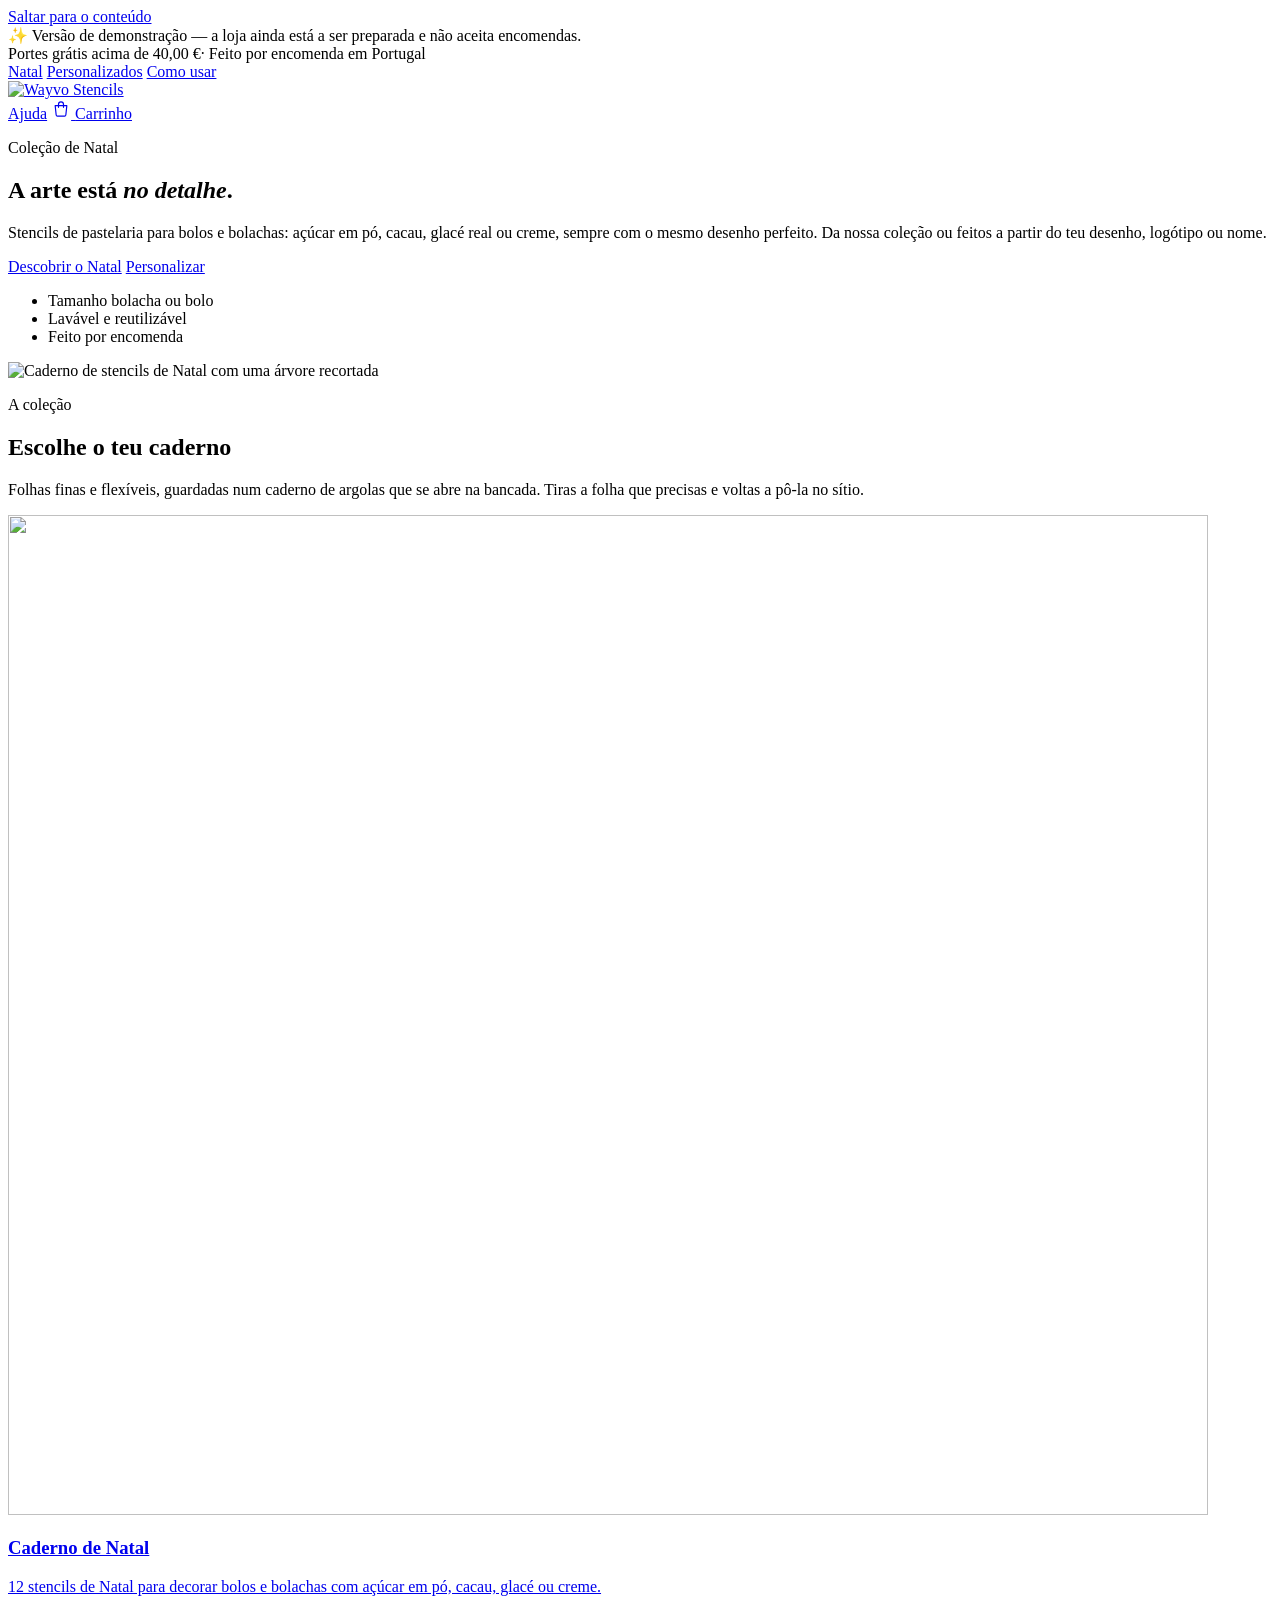
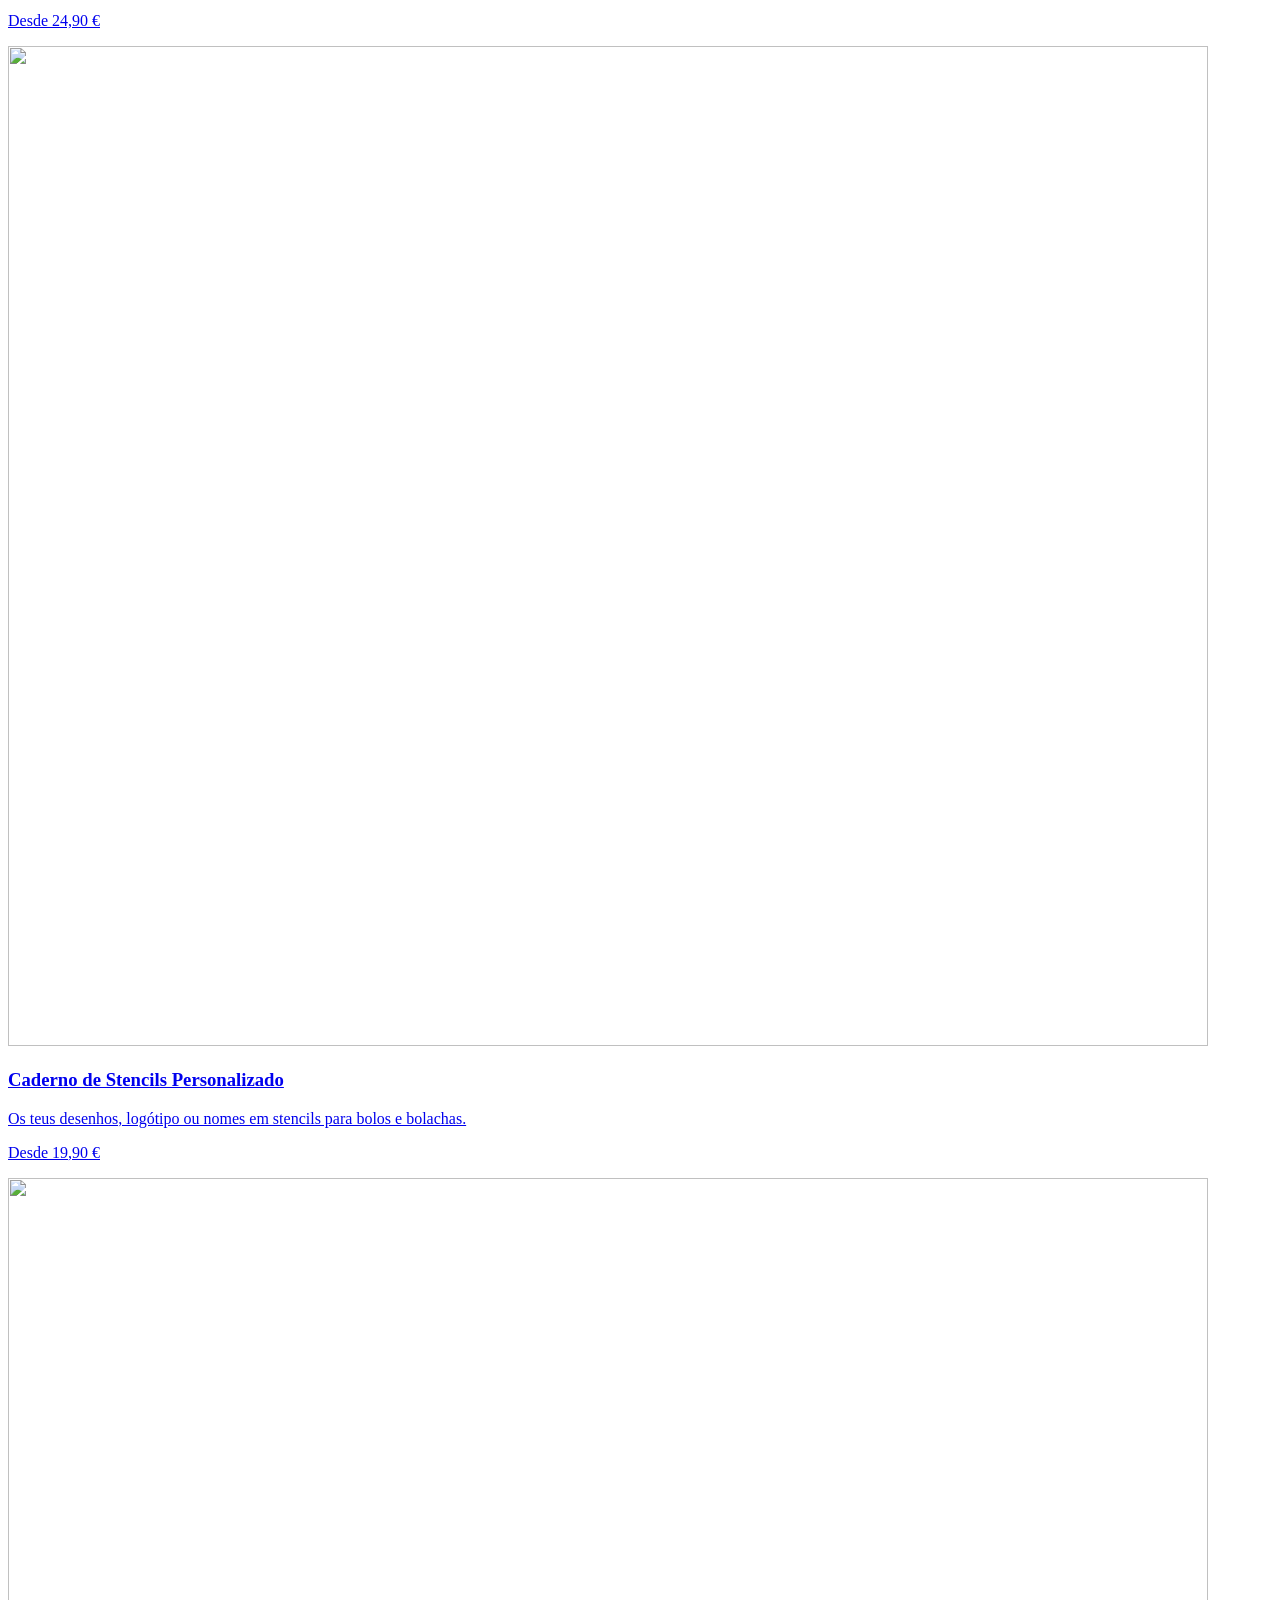
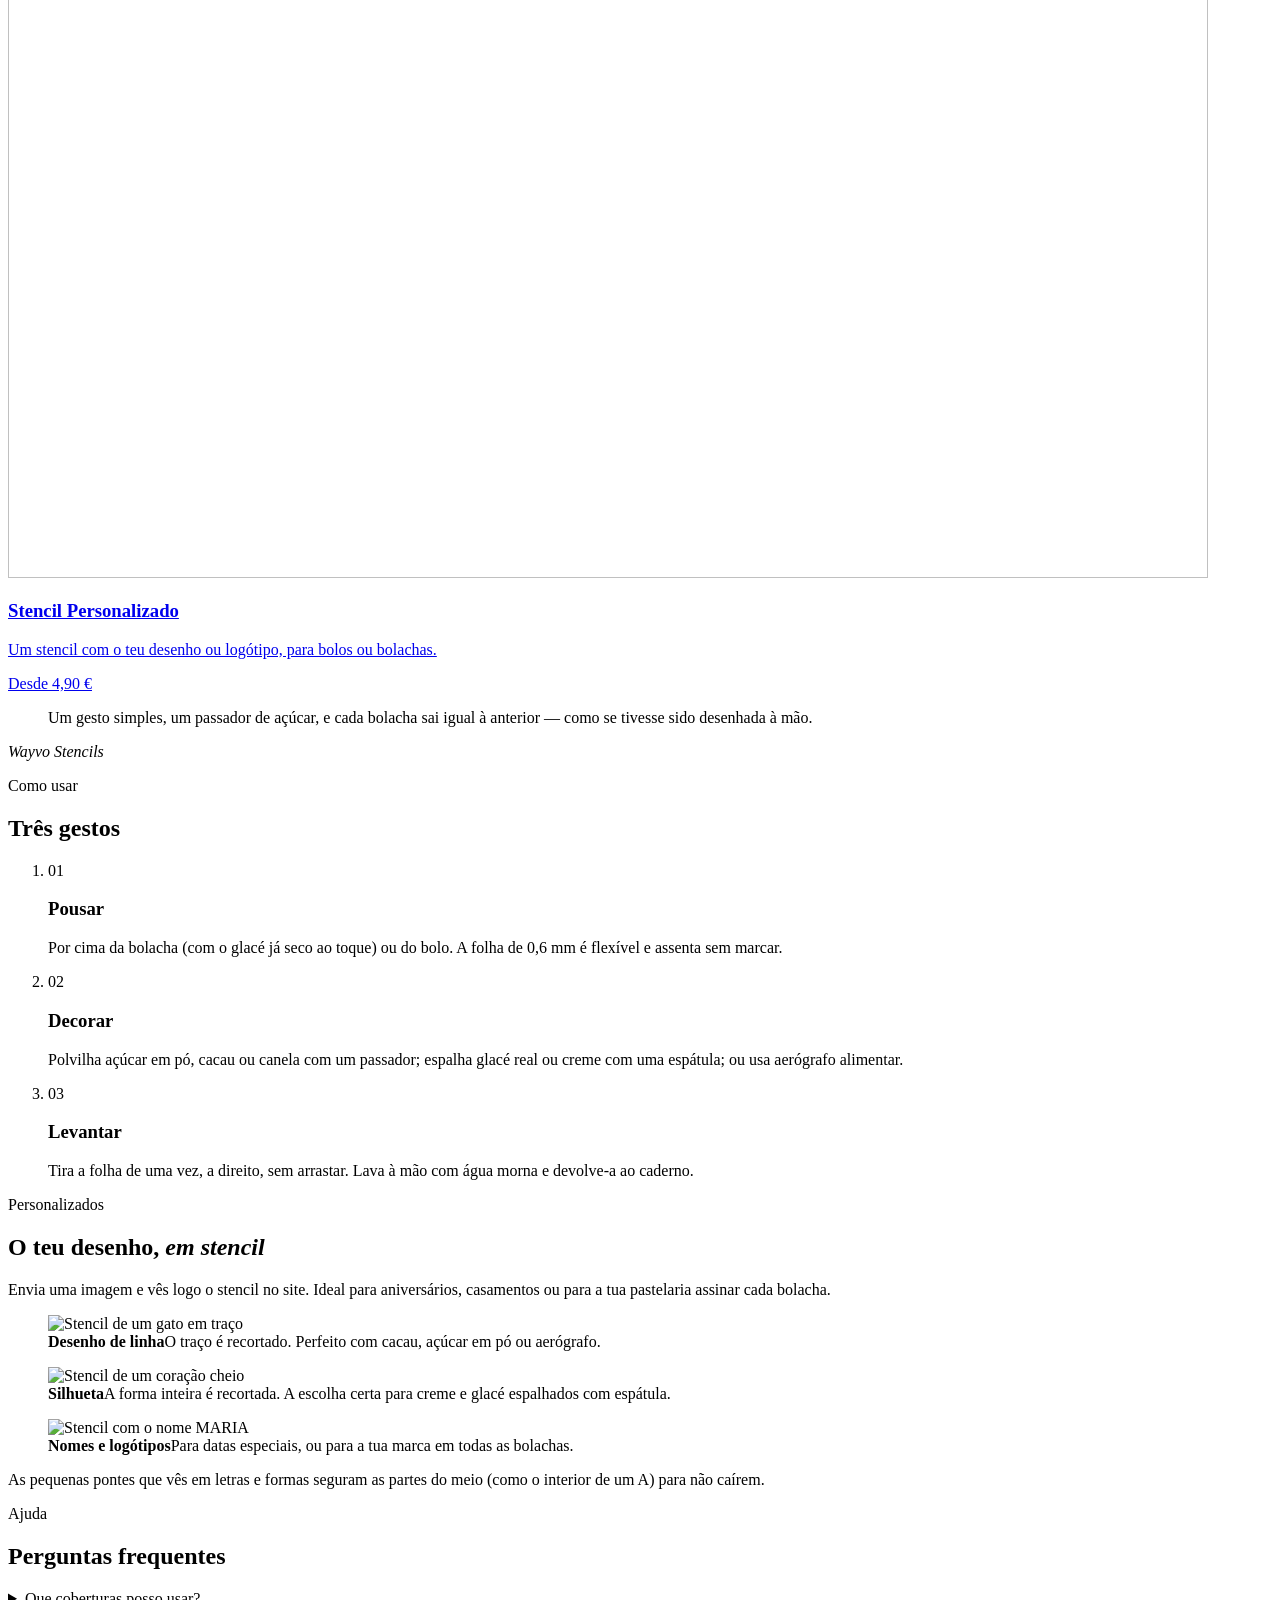
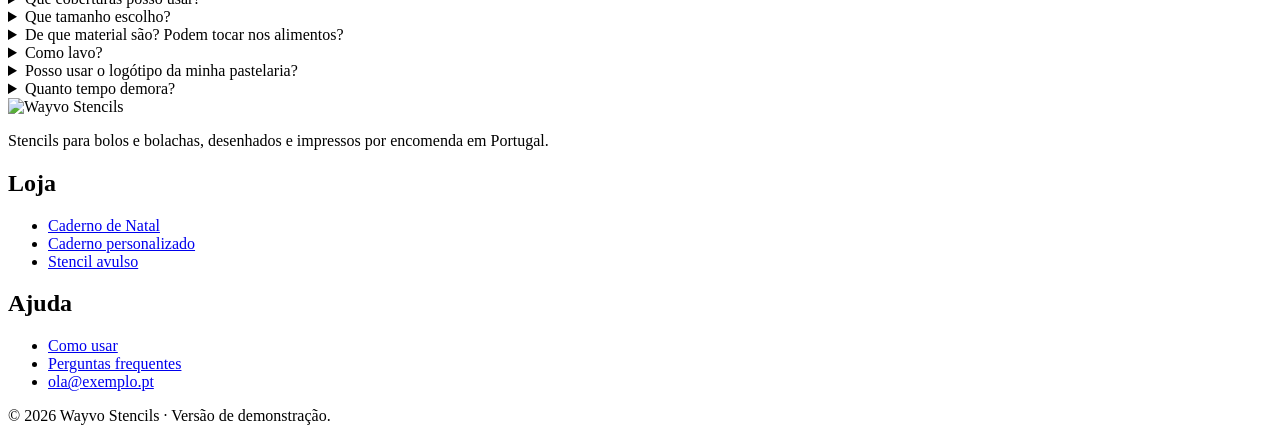
==== index.html @ 2fd28159 "Demonstração da loja Wayvo Stencils Co-Authored-By: Claude Opus 5.5 <noreply@anthropic.com>" ====
<!doctype html>
<html lang="pt-PT">
<head>
  <meta charset="utf-8">
  <meta name="viewport" content="width=device-width, initial-scale=1">
  <title>Wayvo Stencils · Stencils para bolos e bolachas</title>
  <meta name="description" content="Stencils para bolos e bolachas, feitos com os teus desenhos.">
  <meta name="theme-color" content="#fdf6ee">
  <!-- Tipos de letra (Google Fonts). Antes de pôr online: alojar os ficheiros no próprio site (RGPD). -->
  <link rel="preconnect" href="https://fonts.googleapis.com">
  <link rel="preconnect" href="https://fonts.gstatic.com" crossorigin>
  <link rel="stylesheet" href="https://fonts.googleapis.com/css2?family=Fraunces:ital,opsz,wght,SOFT,WONK@0,9..144,500..700,100,0;1,9..144,400..600,100,0&family=Nunito:wght@400;600;700;800&display=swap">
  <link rel="stylesheet" href="/wayvo-stencils/static/css/loja.css">
  <link rel="icon" type="image/png" sizes="32x32" href="/wayvo-stencils/static/img/marca/favicon-32.png">
  <link rel="apple-touch-icon" href="/wayvo-stencils/static/img/marca/favicon.png">
</head>
<body class="">
  <a class="saltar" href="#conteudo">Saltar para o conteúdo</a>
  <div class="demo-aviso">✨ Versão de demonstração — a loja ainda está a ser preparada e não aceita encomendas.</div>
  <div class="anuncio">Portes grátis acima de 40,00 €<span class="anuncio__extra"><span aria-hidden="true">·</span> Feito por encomenda em Portugal</span></div>
  <header class="topo">
    <div class="largura topo__in">
      <nav class="nav" aria-label="Principal">
        <a href="/wayvo-stencils/produto/caderno-natal">Natal</a>
        <a href="/wayvo-stencils/produto/caderno-personalizado">Personalizados</a>
        <a href="/wayvo-stencils/#como-funciona">Como usar</a>
      </nav>
      <a class="logo" href="/wayvo-stencils/" aria-label="Wayvo Stencils — início">
        <img src="/wayvo-stencils/static/img/marca/logo.svg" alt="Wayvo Stencils" width="150" height="48">
      </a>
      <div class="topo__dir">
        <a class="nav-link" href="/wayvo-stencils/#perguntas">Ajuda</a>
        <a class="carrinho-link" href="/wayvo-stencils/carrinho" aria-label="Carrinho">
          <svg viewBox="0 0 24 24" width="20" height="20" aria-hidden="true"><path fill="none" stroke="currentColor" stroke-width="1.4" stroke-linecap="round" stroke-linejoin="round" d="M5 8h14l-1.2 11.2a1.5 1.5 0 0 1-1.5 1.3H7.7a1.5 1.5 0 0 1-1.5-1.3L5 8Z"/><path fill="none" stroke="currentColor" stroke-width="1.4" stroke-linecap="round" d="M9 10V6.5a3 3 0 0 1 6 0V10"/></svg>
          <span>Carrinho</span>
          <span class="carrinho-n" data-carrinho-n hidden>0</span>
        </a>
      </div>
    </div>
  </header>

  <main id="conteudo">
<section class="hero">
  <div class="largura hero__in">
    <div class="hero__txt">
      <p class="etiqueta">Coleção de Natal</p>
      <h1>A arte está <em>no detalhe</em>.</h1>
      <p class="hero__lead">Stencils de pastelaria para bolos e bolachas: açúcar em pó, cacau, glacé real ou creme, sempre com o mesmo desenho perfeito. Da nossa coleção ou feitos a partir do teu desenho, logótipo ou nome.</p>
      <div class="hero__acoes">
        <a class="botao botao--grande" href="/wayvo-stencils/produto/caderno-natal">Descobrir o Natal</a>
        <a class="botao botao--grande botao--linha" href="/wayvo-stencils/produto/caderno-personalizado">Personalizar</a>
      </div>
      <ul class="selos">
        <li>Tamanho bolacha ou bolo</li>
        <li>Lavável e reutilizável</li>
        <li>Feito por encomenda</li>
      </ul>
    </div>
    <div class="hero__img">
      <img src="/wayvo-stencils/static/img/hero-natal.png" alt="Caderno de stencils de Natal com uma árvore recortada" width="1600" height="1100">
    </div>
  </div>
</section>

<section class="secao secao--areia ondas" id="produtos">
  <div class="largura">
    <div class="secao__cabeca">
      <div>
        <p class="etiqueta">A coleção</p>
        <h2>Escolhe o teu caderno</h2>
      </div>
      <p>Folhas finas e flexíveis, guardadas num caderno de argolas que se abre na bancada. Tiras a folha que precisas e voltas a pô-la no sítio.</p>
    </div>
    <div class="cartoes">
      
      <a class="cartao-produto" href="/wayvo-stencils/produto/caderno-natal">
        <div class="cartao-produto__img"><img src="/wayvo-stencils/static/img/produto-natal.png" alt="" width="1200" height="1000" loading="lazy"></div>
        <div class="cartao-produto__txt">
          <h3>Caderno de Natal</h3>
          <p>12 stencils de Natal para decorar bolos e bolachas com açúcar em pó, cacau, glacé ou creme.</p>
          <p class="preco">Desde 24,90 €</p>
        </div>
      </a>
      
      <a class="cartao-produto" href="/wayvo-stencils/produto/caderno-personalizado">
        <div class="cartao-produto__img"><img src="/wayvo-stencils/static/img/produto-caderno.png" alt="" width="1200" height="1000" loading="lazy"></div>
        <div class="cartao-produto__txt">
          <h3>Caderno de Stencils Personalizado</h3>
          <p>Os teus desenhos, logótipo ou nomes em stencils para bolos e bolachas.</p>
          <p class="preco">Desde 19,90 €</p>
        </div>
      </a>
      
      <a class="cartao-produto" href="/wayvo-stencils/produto/stencil-personalizado">
        <div class="cartao-produto__img"><img src="/wayvo-stencils/static/img/produto-avulso.png" alt="" width="1200" height="1000" loading="lazy"></div>
        <div class="cartao-produto__txt">
          <h3>Stencil Personalizado</h3>
          <p>Um stencil com o teu desenho ou logótipo, para bolos ou bolachas.</p>
          <p class="preco">Desde 4,90 €</p>
        </div>
      </a>
      
    </div>
  </div>
</section>

<section class="citacao">
  <div class="largura">
    <blockquote>Um gesto simples, um passador de açúcar, e cada bolacha sai igual à anterior — como se tivesse sido desenhada à mão.</blockquote>
    <cite>Wayvo Stencils</cite>
  </div>
</section>

<section class="secao secao--blush ondas" id="como-funciona">
  <div class="largura">
    <div class="secao__cabeca">
      <div>
        <p class="etiqueta">Como usar</p>
        <h2>Três gestos</h2>
      </div>
    </div>
    <ol class="passos">
      <li>
        <span class="passos__n">01</span>
        <h3>Pousar</h3>
        <p>Por cima da bolacha (com o glacé já seco ao toque) ou do bolo. A folha de 0,6 mm é flexível e assenta sem marcar.</p>
      </li>
      <li>
        <span class="passos__n">02</span>
        <h3>Decorar</h3>
        <p>Polvilha açúcar em pó, cacau ou canela com um passador; espalha glacé real ou creme com uma espátula; ou usa aerógrafo alimentar.</p>
      </li>
      <li>
        <span class="passos__n">03</span>
        <h3>Levantar</h3>
        <p>Tira a folha de uma vez, a direito, sem arrastar. Lava à mão com água morna e devolve-a ao caderno.</p>
      </li>
    </ol>
  </div>
</section>

<section class="secao" id="estilos">
  <div class="largura">
    <div class="secao__cabeca">
      <div>
        <p class="etiqueta">Personalizados</p>
        <h2>O teu desenho, <em>em stencil</em></h2>
      </div>
      <p>Envia uma imagem e vês logo o stencil no site. Ideal para aniversários, casamentos ou para a tua pastelaria assinar cada bolacha.</p>
    </div>
    <div class="estilos">
      <figure><div class="folha-moldura" style="--tinta:var(--chocolate)"><img src="/wayvo-stencils/static/img/ex-gato.png" alt="Stencil de um gato em traço" loading="lazy"></div>
        <figcaption><strong>Desenho de linha</strong>O traço é recortado. Perfeito com cacau, açúcar em pó ou aerógrafo.</figcaption></figure>
      <figure><div class="folha-moldura" style="--tinta:var(--morango)"><img src="/wayvo-stencils/static/img/ex-coracao.png" alt="Stencil de um coração cheio" loading="lazy"></div>
        <figcaption><strong>Silhueta</strong>A forma inteira é recortada. A escolha certa para creme e glacé espalhados com espátula.</figcaption></figure>
      <figure><div class="folha-moldura" style="--tinta:var(--caramelo)"><img src="/wayvo-stencils/static/img/ex-capa.png" alt="Stencil com o nome MARIA" loading="lazy"></div>
        <figcaption><strong>Nomes e logótipos</strong>Para datas especiais, ou para a tua marca em todas as bolachas.</figcaption></figure>
    </div>
    <p class="nota">As pequenas pontes que vês em letras e formas seguram as partes do meio (como o interior de um A) para não caírem.</p>
  </div>
</section>

<section class="secao secao--manteiga ondas ondas--so-topo" id="perguntas">
  <div class="largura estreito">
    <p class="etiqueta">Ajuda</p>
    <h2>Perguntas frequentes</h2>
    <details><summary>Que coberturas posso usar?</summary><p>Açúcar em pó, cacau, canela, pó de café ou purpurinas comestíveis polvilhados; glacé real e creme (buttercream, ganache firme) espalhados com espátula; corante com aerógrafo alimentar. Para creme, a silhueta funciona melhor do que o traço fino.</p></details>
    <details><summary>Que tamanho escolho?</summary><p><strong>Bolachas:</strong> folha de 14,8 × 10,5 cm, com o desenho até cerca de 12 × 8,5 cm. <strong>Bolos:</strong> folha de 21 × 14,8 cm, com o desenho até cerca de 18 × 13 cm, para bolos a partir de 20 cm.</p></details>
    <details><summary>De que material são? Podem tocar nos alimentos?</summary><p>São impressos em plástico próprio para contacto com alimentos, numa impressora usada só para isso. Lava sempre antes da primeira utilização.</p></details>
    <details><summary>Como lavo?</summary><p>À mão, com água morna (até 40 °C) e detergente suave, e deixa secar ao ar. Não uses máquina de lavar loiça nem água a ferver: o calor deforma as folhas.</p></details>
    <details><summary>Posso usar o logótipo da minha pastelaria?</summary><p>Sim, se for teu. Não imprimimos marcas registadas nem personagens de terceiros sem autorização.</p></details>
    <details><summary>Quanto tempo demora?</summary><p>A coleção de Natal sai em 2 a 3 dias úteis. Os personalizados, 3 a 5 dias úteis depois de aprovares a pré-visualização.</p></details>
  </div>
</section>
</main>

  <footer class="rodape ondas ondas--so-topo">
    <div class="largura">
      <div class="rodape__grid">
        <div class="rodape__marca">
          <img class="rodape__logo" src="/wayvo-stencils/static/img/marca/logo-branco.svg" alt="Wayvo Stencils" width="170" height="54">
          <p>Stencils para bolos e bolachas, desenhados e impressos por encomenda em Portugal.</p>
        </div>
        <div>
          <h2 class="rodape__titulo">Loja</h2>
          <ul>
            <li><a href="/wayvo-stencils/produto/caderno-natal">Caderno de Natal</a></li>
            <li><a href="/wayvo-stencils/produto/caderno-personalizado">Caderno personalizado</a></li>
            <li><a href="/wayvo-stencils/produto/stencil-personalizado">Stencil avulso</a></li>
          </ul>
        </div>
        <div>
          <h2 class="rodape__titulo">Ajuda</h2>
          <ul>
            <li><a href="/wayvo-stencils/#como-funciona">Como usar</a></li>
            <li><a href="/wayvo-stencils/#perguntas">Perguntas frequentes</a></li>
            <li><a href="mailto:ola@exemplo.pt">ola@exemplo.pt</a></li>
          </ul>
        </div>
      </div>
      <p class="rodape__base">© 2026 Wayvo Stencils · Versão de demonstração.</p>
    </div>
  </footer>

  <div class="aviso" role="status" aria-live="polite" data-aviso hidden></div>
  <script>window.BASE = "/wayvo-stencils";</script>
  <script src="/wayvo-stencils/static/js/demo.js"></script>
  <script src="/wayvo-stencils/static/js/carrinho.js"></script>
  
</body>
</html>
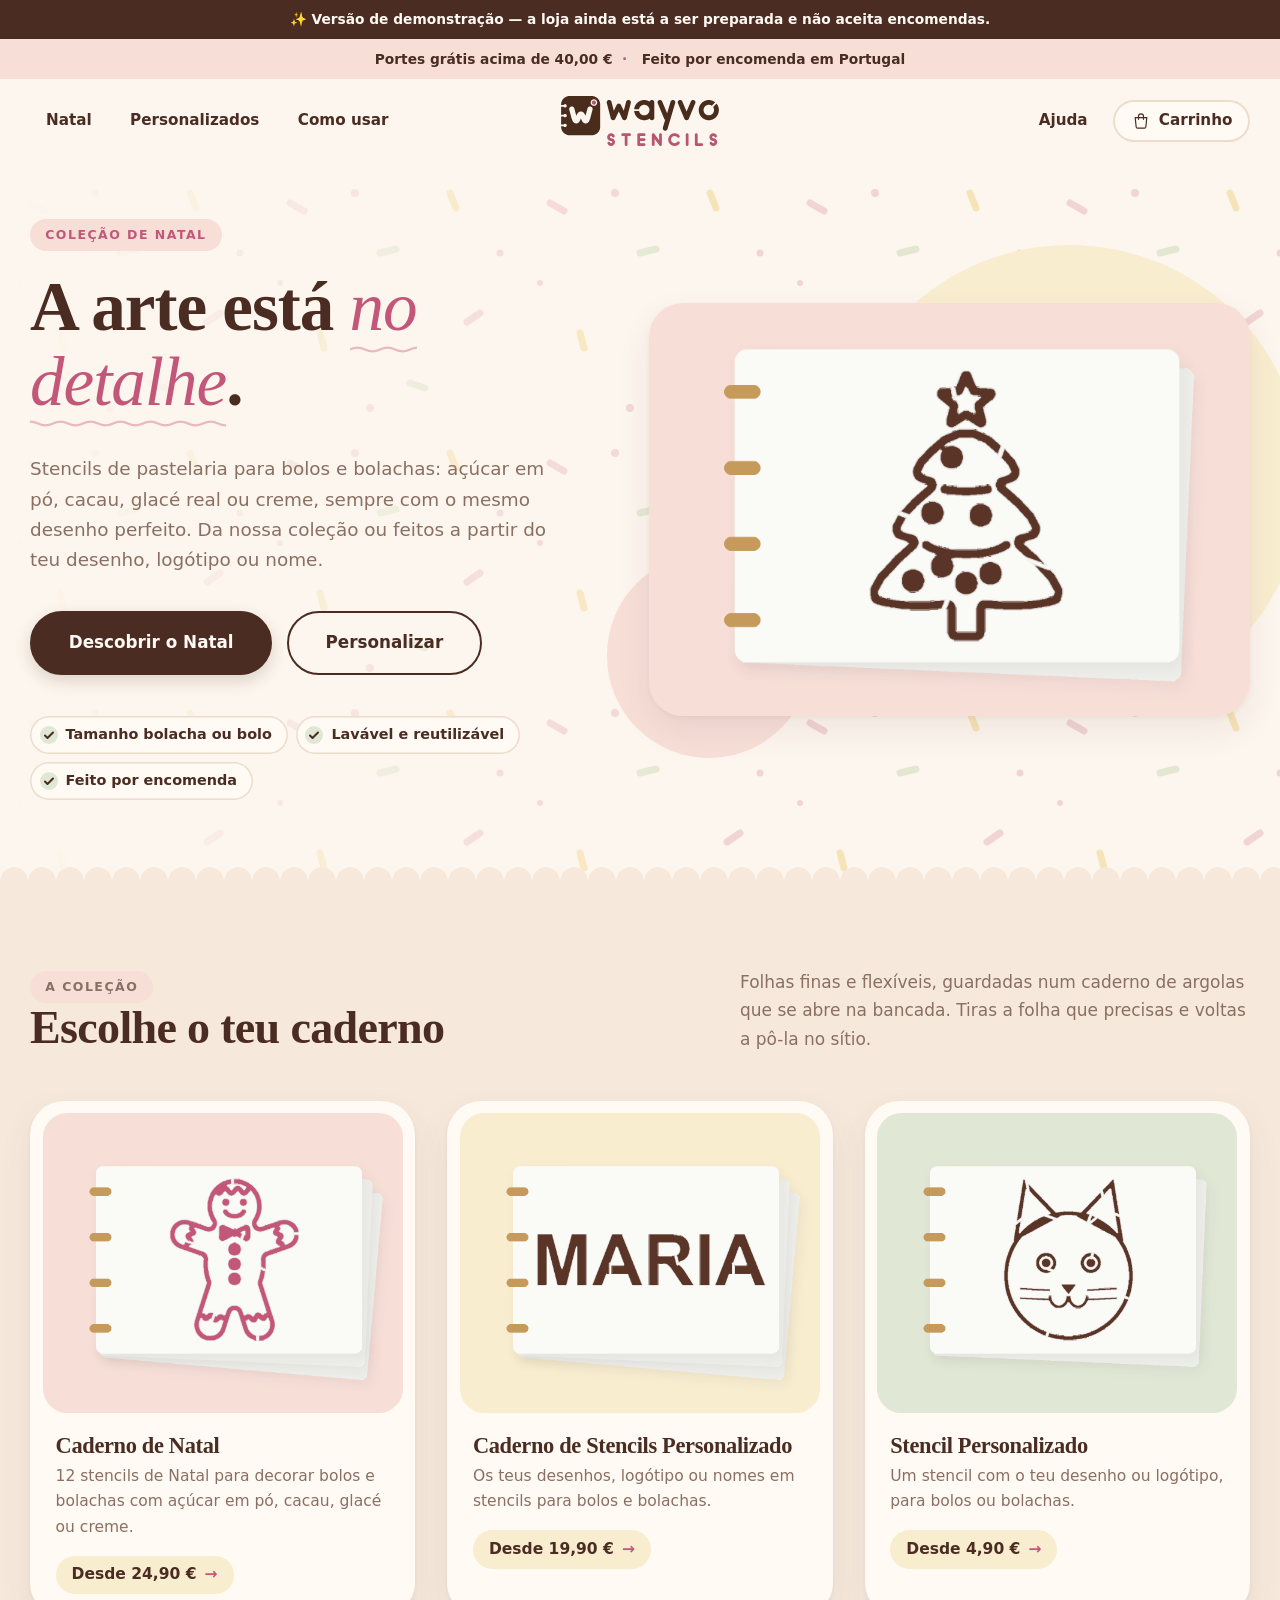
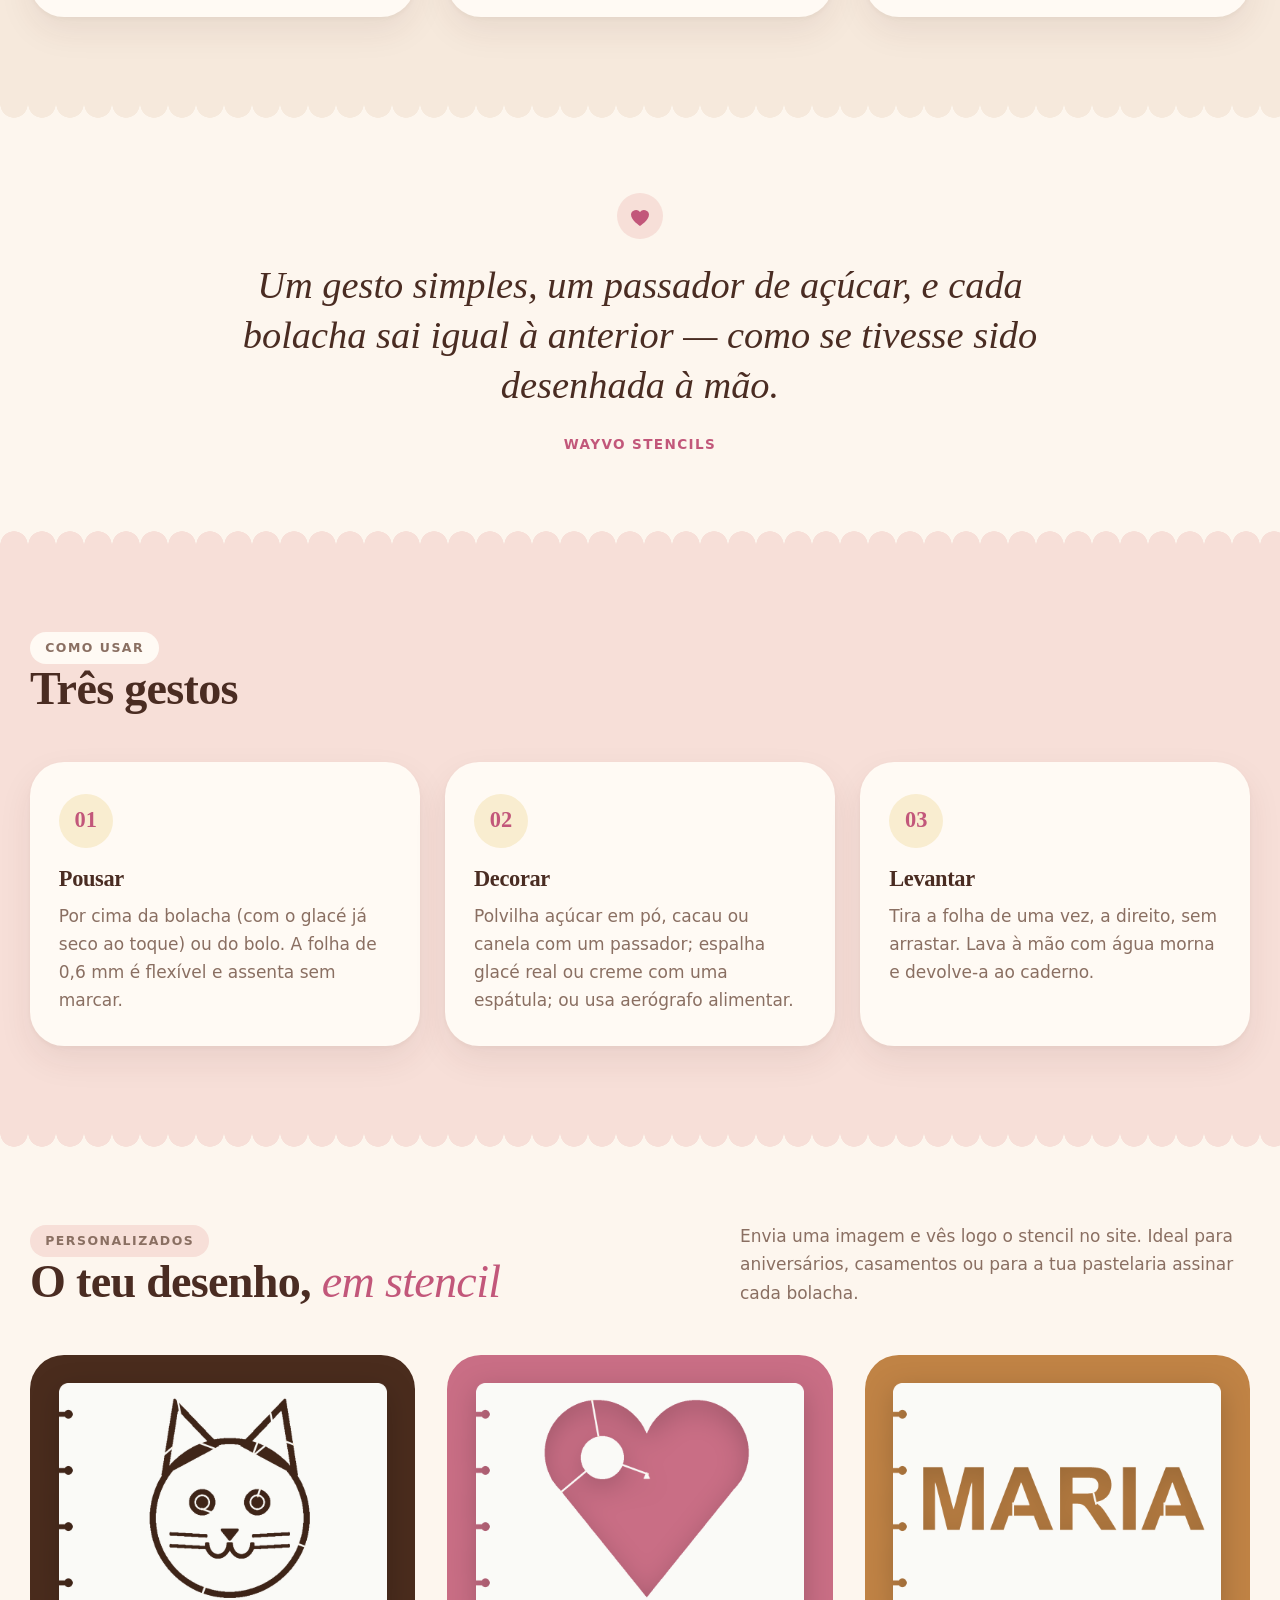
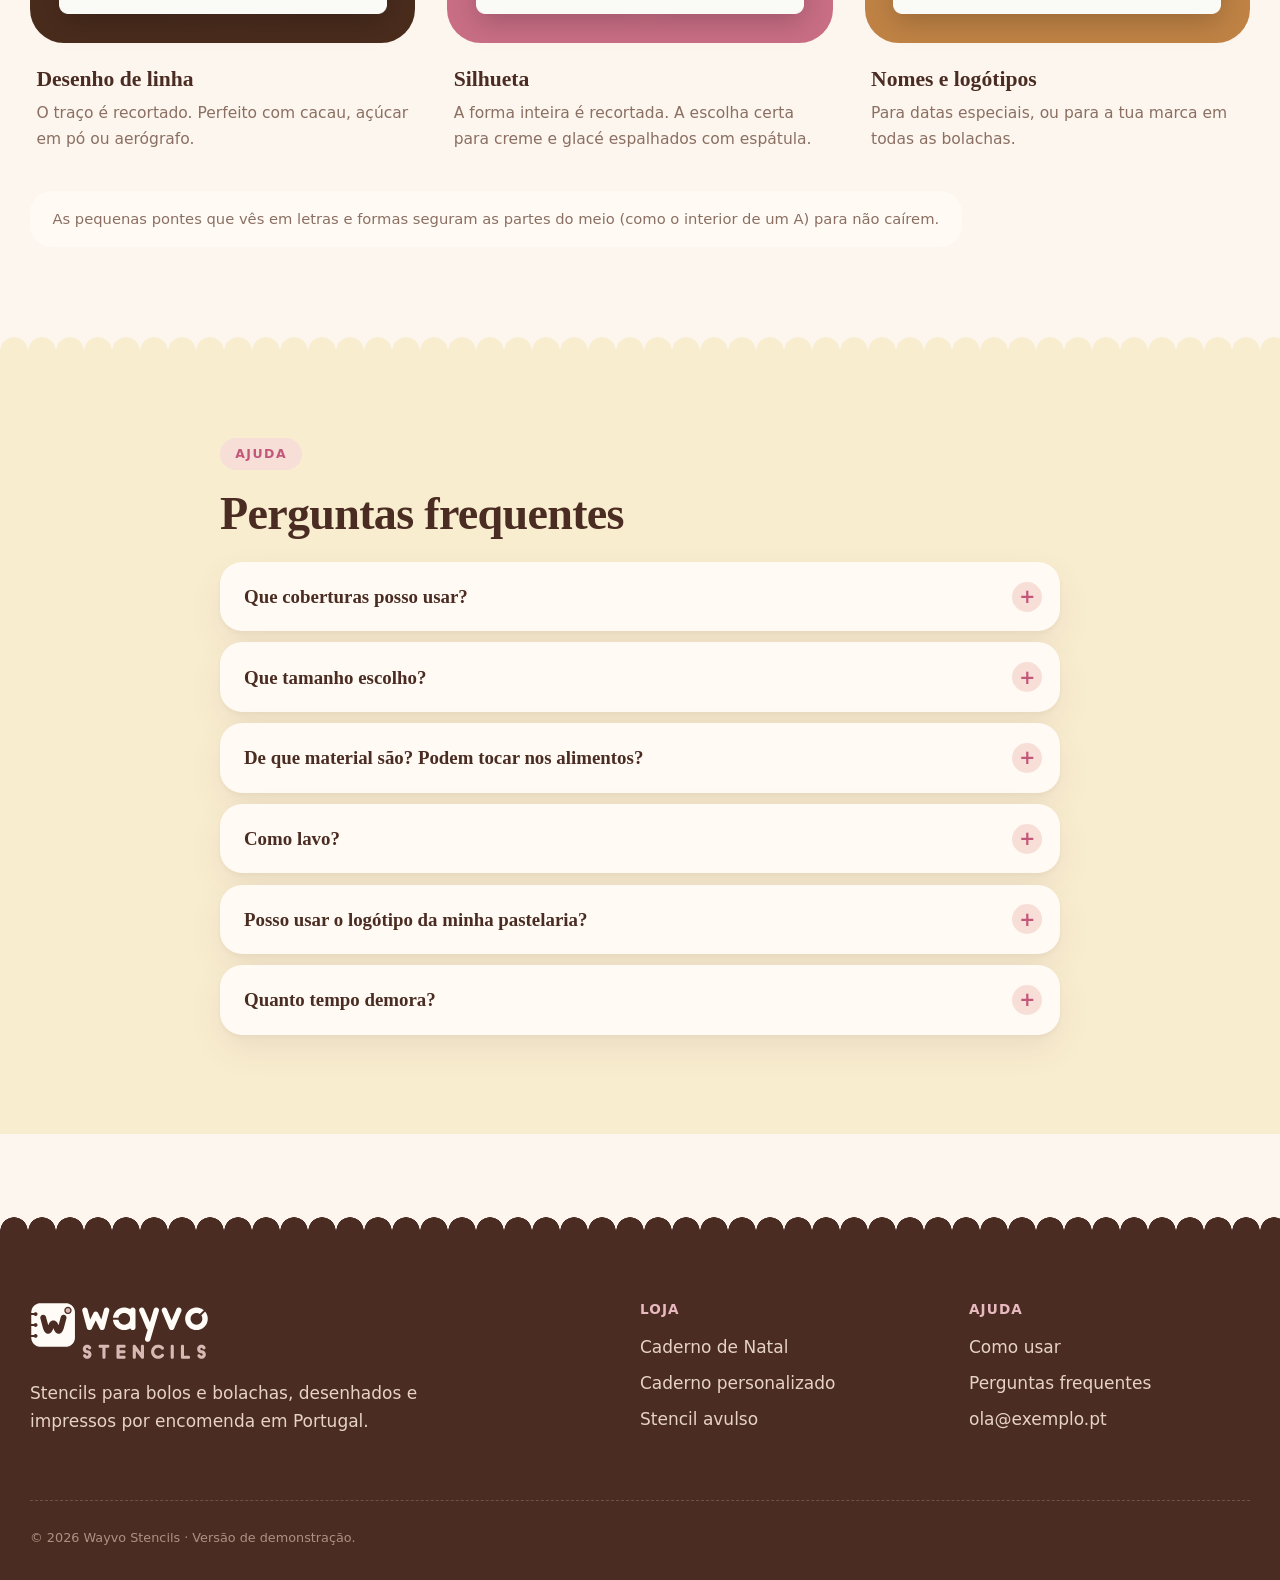
==== commit c09639a3: "Domínio próprio: wayvostencils.store Co-Authored-By: Claude Opus 5.5 <noreply@anthropic.com>" ====
--- a/index.html
+++ b/index.html
@@ -10,9 +10,9 @@
   <link rel="preconnect" href="https://fonts.googleapis.com">
   <link rel="preconnect" href="https://fonts.gstatic.com" crossorigin>
   <link rel="stylesheet" href="https://fonts.googleapis.com/css2?family=Fraunces:ital,opsz,wght,SOFT,WONK@0,9..144,500..700,100,0;1,9..144,400..600,100,0&family=Nunito:wght@400;600;700;800&display=swap">
-  <link rel="stylesheet" href="/wayvo-stencils/static/css/loja.css">
-  <link rel="icon" type="image/png" sizes="32x32" href="/wayvo-stencils/static/img/marca/favicon-32.png">
-  <link rel="apple-touch-icon" href="/wayvo-stencils/static/img/marca/favicon.png">
+  <link rel="stylesheet" href="/static/css/loja.css">
+  <link rel="icon" type="image/png" sizes="32x32" href="/static/img/marca/favicon-32.png">
+  <link rel="apple-touch-icon" href="/static/img/marca/favicon.png">
 </head>
 <body class="">
   <a class="saltar" href="#conteudo">Saltar para o conteúdo</a>
@@ -21,16 +21,16 @@
   <header class="topo">
     <div class="largura topo__in">
       <nav class="nav" aria-label="Principal">
-        <a href="/wayvo-stencils/produto/caderno-natal">Natal</a>
-        <a href="/wayvo-stencils/produto/caderno-personalizado">Personalizados</a>
-        <a href="/wayvo-stencils/#como-funciona">Como usar</a>
+        <a href="/produto/caderno-natal">Natal</a>
+        <a href="/produto/caderno-personalizado">Personalizados</a>
+        <a href="/#como-funciona">Como usar</a>
       </nav>
-      <a class="logo" href="/wayvo-stencils/" aria-label="Wayvo Stencils — início">
-        <img src="/wayvo-stencils/static/img/marca/logo.svg" alt="Wayvo Stencils" width="150" height="48">
+      <a class="logo" href="/" aria-label="Wayvo Stencils — início">
+        <img src="/static/img/marca/logo.svg" alt="Wayvo Stencils" width="150" height="48">
       </a>
       <div class="topo__dir">
-        <a class="nav-link" href="/wayvo-stencils/#perguntas">Ajuda</a>
-        <a class="carrinho-link" href="/wayvo-stencils/carrinho" aria-label="Carrinho">
+        <a class="nav-link" href="/#perguntas">Ajuda</a>
+        <a class="carrinho-link" href="/carrinho" aria-label="Carrinho">
           <svg viewBox="0 0 24 24" width="20" height="20" aria-hidden="true"><path fill="none" stroke="currentColor" stroke-width="1.4" stroke-linecap="round" stroke-linejoin="round" d="M5 8h14l-1.2 11.2a1.5 1.5 0 0 1-1.5 1.3H7.7a1.5 1.5 0 0 1-1.5-1.3L5 8Z"/><path fill="none" stroke="currentColor" stroke-width="1.4" stroke-linecap="round" d="M9 10V6.5a3 3 0 0 1 6 0V10"/></svg>
           <span>Carrinho</span>
           <span class="carrinho-n" data-carrinho-n hidden>0</span>
@@ -47,8 +47,8 @@
       <h1>A arte está <em>no detalhe</em>.</h1>
       <p class="hero__lead">Stencils de pastelaria para bolos e bolachas: açúcar em pó, cacau, glacé real ou creme, sempre com o mesmo desenho perfeito. Da nossa coleção ou feitos a partir do teu desenho, logótipo ou nome.</p>
       <div class="hero__acoes">
-        <a class="botao botao--grande" href="/wayvo-stencils/produto/caderno-natal">Descobrir o Natal</a>
-        <a class="botao botao--grande botao--linha" href="/wayvo-stencils/produto/caderno-personalizado">Personalizar</a>
+        <a class="botao botao--grande" href="/produto/caderno-natal">Descobrir o Natal</a>
+        <a class="botao botao--grande botao--linha" href="/produto/caderno-personalizado">Personalizar</a>
       </div>
       <ul class="selos">
         <li>Tamanho bolacha ou bolo</li>
@@ -57,7 +57,7 @@
       </ul>
     </div>
     <div class="hero__img">
-      <img src="/wayvo-stencils/static/img/hero-natal.png" alt="Caderno de stencils de Natal com uma árvore recortada" width="1600" height="1100">
+      <img src="/static/img/hero-natal.png" alt="Caderno de stencils de Natal com uma árvore recortada" width="1600" height="1100">
     </div>
   </div>
 </section>
@@ -73,8 +73,8 @@
     </div>
     <div class="cartoes">
       
-      <a class="cartao-produto" href="/wayvo-stencils/produto/caderno-natal">
-        <div class="cartao-produto__img"><img src="/wayvo-stencils/static/img/produto-natal.png" alt="" width="1200" height="1000" loading="lazy"></div>
+      <a class="cartao-produto" href="/produto/caderno-natal">
+        <div class="cartao-produto__img"><img src="/static/img/produto-natal.png" alt="" width="1200" height="1000" loading="lazy"></div>
         <div class="cartao-produto__txt">
           <h3>Caderno de Natal</h3>
           <p>12 stencils de Natal para decorar bolos e bolachas com açúcar em pó, cacau, glacé ou creme.</p>
@@ -82,8 +82,8 @@
         </div>
       </a>
       
-      <a class="cartao-produto" href="/wayvo-stencils/produto/caderno-personalizado">
-        <div class="cartao-produto__img"><img src="/wayvo-stencils/static/img/produto-caderno.png" alt="" width="1200" height="1000" loading="lazy"></div>
+      <a class="cartao-produto" href="/produto/caderno-personalizado">
+        <div class="cartao-produto__img"><img src="/static/img/produto-caderno.png" alt="" width="1200" height="1000" loading="lazy"></div>
         <div class="cartao-produto__txt">
           <h3>Caderno de Stencils Personalizado</h3>
           <p>Os teus desenhos, logótipo ou nomes em stencils para bolos e bolachas.</p>
@@ -91,8 +91,8 @@
         </div>
       </a>
       
-      <a class="cartao-produto" href="/wayvo-stencils/produto/stencil-personalizado">
-        <div class="cartao-produto__img"><img src="/wayvo-stencils/static/img/produto-avulso.png" alt="" width="1200" height="1000" loading="lazy"></div>
+      <a class="cartao-produto" href="/produto/stencil-personalizado">
+        <div class="cartao-produto__img"><img src="/static/img/produto-avulso.png" alt="" width="1200" height="1000" loading="lazy"></div>
         <div class="cartao-produto__txt">
           <h3>Stencil Personalizado</h3>
           <p>Um stencil com o teu desenho ou logótipo, para bolos ou bolachas.</p>
@@ -149,11 +149,11 @@
       <p>Envia uma imagem e vês logo o stencil no site. Ideal para aniversários, casamentos ou para a tua pastelaria assinar cada bolacha.</p>
     </div>
     <div class="estilos">
-      <figure><div class="folha-moldura" style="--tinta:var(--chocolate)"><img src="/wayvo-stencils/static/img/ex-gato.png" alt="Stencil de um gato em traço" loading="lazy"></div>
+      <figure><div class="folha-moldura" style="--tinta:var(--chocolate)"><img src="/static/img/ex-gato.png" alt="Stencil de um gato em traço" loading="lazy"></div>
         <figcaption><strong>Desenho de linha</strong>O traço é recortado. Perfeito com cacau, açúcar em pó ou aerógrafo.</figcaption></figure>
-      <figure><div class="folha-moldura" style="--tinta:var(--morango)"><img src="/wayvo-stencils/static/img/ex-coracao.png" alt="Stencil de um coração cheio" loading="lazy"></div>
+      <figure><div class="folha-moldura" style="--tinta:var(--morango)"><img src="/static/img/ex-coracao.png" alt="Stencil de um coração cheio" loading="lazy"></div>
         <figcaption><strong>Silhueta</strong>A forma inteira é recortada. A escolha certa para creme e glacé espalhados com espátula.</figcaption></figure>
-      <figure><div class="folha-moldura" style="--tinta:var(--caramelo)"><img src="/wayvo-stencils/static/img/ex-capa.png" alt="Stencil com o nome MARIA" loading="lazy"></div>
+      <figure><div class="folha-moldura" style="--tinta:var(--caramelo)"><img src="/static/img/ex-capa.png" alt="Stencil com o nome MARIA" loading="lazy"></div>
         <figcaption><strong>Nomes e logótipos</strong>Para datas especiais, ou para a tua marca em todas as bolachas.</figcaption></figure>
     </div>
     <p class="nota">As pequenas pontes que vês em letras e formas seguram as partes do meio (como o interior de um A) para não caírem.</p>
@@ -166,7 +166,7 @@
     <h2>Perguntas frequentes</h2>
     <details><summary>Que coberturas posso usar?</summary><p>Açúcar em pó, cacau, canela, pó de café ou purpurinas comestíveis polvilhados; glacé real e creme (buttercream, ganache firme) espalhados com espátula; corante com aerógrafo alimentar. Para creme, a silhueta funciona melhor do que o traço fino.</p></details>
     <details><summary>Que tamanho escolho?</summary><p><strong>Bolachas:</strong> folha de 14,8 × 10,5 cm, com o desenho até cerca de 12 × 8,5 cm. <strong>Bolos:</strong> folha de 21 × 14,8 cm, com o desenho até cerca de 18 × 13 cm, para bolos a partir de 20 cm.</p></details>
-    <details><summary>De que material são? Podem tocar nos alimentos?</summary><p>São impressos em plástico próprio para contacto com alimentos, numa impressora usada só para isso. Lava sempre antes da primeira utilização.</p></details>
+    <details><summary>De que material são? Podem tocar nos alimentos?</summary><p>Sim. Os stencils são impressos em 3D com filamento específico para contacto com alimentos (<em>food grade</em>), certificado pelo fabricante para tocar em comida. Usamos uma impressora dedicada só a este material, para não haver misturas com outros plásticos. Lava sempre antes da primeira utilização.</p></details>
     <details><summary>Como lavo?</summary><p>À mão, com água morna (até 40 °C) e detergente suave, e deixa secar ao ar. Não uses máquina de lavar loiça nem água a ferver: o calor deforma as folhas.</p></details>
     <details><summary>Posso usar o logótipo da minha pastelaria?</summary><p>Sim, se for teu. Não imprimimos marcas registadas nem personagens de terceiros sem autorização.</p></details>
     <details><summary>Quanto tempo demora?</summary><p>A coleção de Natal sai em 2 a 3 dias úteis. Os personalizados, 3 a 5 dias úteis depois de aprovares a pré-visualização.</p></details>
@@ -178,22 +178,22 @@
     <div class="largura">
       <div class="rodape__grid">
         <div class="rodape__marca">
-          <img class="rodape__logo" src="/wayvo-stencils/static/img/marca/logo-branco.svg" alt="Wayvo Stencils" width="170" height="54">
+          <img class="rodape__logo" src="/static/img/marca/logo-branco.svg" alt="Wayvo Stencils" width="170" height="54">
           <p>Stencils para bolos e bolachas, desenhados e impressos por encomenda em Portugal.</p>
         </div>
         <div>
           <h2 class="rodape__titulo">Loja</h2>
           <ul>
-            <li><a href="/wayvo-stencils/produto/caderno-natal">Caderno de Natal</a></li>
-            <li><a href="/wayvo-stencils/produto/caderno-personalizado">Caderno personalizado</a></li>
-            <li><a href="/wayvo-stencils/produto/stencil-personalizado">Stencil avulso</a></li>
+            <li><a href="/produto/caderno-natal">Caderno de Natal</a></li>
+            <li><a href="/produto/caderno-personalizado">Caderno personalizado</a></li>
+            <li><a href="/produto/stencil-personalizado">Stencil avulso</a></li>
           </ul>
         </div>
         <div>
           <h2 class="rodape__titulo">Ajuda</h2>
           <ul>
-            <li><a href="/wayvo-stencils/#como-funciona">Como usar</a></li>
-            <li><a href="/wayvo-stencils/#perguntas">Perguntas frequentes</a></li>
+            <li><a href="/#como-funciona">Como usar</a></li>
+            <li><a href="/#perguntas">Perguntas frequentes</a></li>
             <li><a href="mailto:ola@exemplo.pt">ola@exemplo.pt</a></li>
           </ul>
         </div>
@@ -203,9 +203,9 @@
   </footer>
 
   <div class="aviso" role="status" aria-live="polite" data-aviso hidden></div>
-  <script>window.BASE = "/wayvo-stencils";</script>
-  <script src="/wayvo-stencils/static/js/demo.js"></script>
-  <script src="/wayvo-stencils/static/js/carrinho.js"></script>
+  <script>window.BASE = "";</script>
+  <script src="/static/js/demo.js"></script>
+  <script src="/static/js/carrinho.js"></script>
   
 </body>
 </html>
--- a/static/css/loja.css
+++ b/static/css/loja.css
@@ -0,0 +1,338 @@
+/* =====================================================================
+   Wayvo Stencils — folha de estilos
+   Direção: pastelaria acolhedora. Creme, rosa, manteiga e cacau;
+   letras arredondadas, cantos redondos, bordas onduladas (como uma
+   toalhinha de bolo) e alguns confeitos. Elegante, mas quente.
+   ===================================================================== */
+:root {
+  /* cores */
+  --creme: #fdf6ee;
+  --marfim: #fffaf4;
+  --areia: #f6e9dc;
+  --blush: #f7dfd8;
+  --manteiga: #f9edd0;
+  --salvia: #e1e7d5;
+  --linha: #ecdccb;
+  --cacau: #4a2c22;
+  --texto: #4a2c22;
+  --suave: #8a6f62;
+  --rosa: #c2577a;
+  --rosa-velho: #e9b9c0;
+  --dourado: #c69a5b;
+  /* aliases antigos (usados no JS/HTML) */
+  --papel: var(--creme);
+  --cartao: var(--marfim);
+  --tinta-azul: var(--cacau);
+  --tinta: var(--cacau);
+  --tomate: var(--rosa);
+  --pinho: #7f8a62;
+  /* coberturas (visor) */
+  --chocolate: #4a2c1d;
+  --morango: #c96e85;
+  --pistacio: #8a9a5b;
+  --caramelo: #c08345;
+
+  --r-s: 12px;
+  --r: 22px;
+  --r-l: 34px;
+  --sombra: 0 2px 4px rgba(74, 44, 34, .04), 0 14px 34px rgba(74, 44, 34, .08);
+  --serif: "Fraunces", "Cooper Std", Georgia, "Times New Roman", serif;
+  --sans: "Nunito", "Segoe UI", system-ui, -apple-system, Arial, sans-serif;
+  --ease: cubic-bezier(.2, .7, .2, 1);
+  /* confeitos (fundo decorativo) */
+  --confeitos: url("data:image/svg+xml,%3Csvg xmlns='http://www.w3.org/2000/svg' width='260' height='260'%3E%3Cg stroke-linecap='round' stroke-width='7'%3E%3Cpath d='M30 40l14 8' stroke='%23e9b9c0'/%3E%3Cpath d='M190 30l6 15' stroke='%23f2d68f'/%3E%3Cpath d='M120 90l16-4' stroke='%23cfdcbc'/%3E%3Cpath d='M60 170l4 15' stroke='%23f2d68f'/%3E%3Cpath d='M220 150l-13 9' stroke='%23e9b9c0'/%3E%3Cpath d='M150 220l15 5' stroke='%23cfdcbc'/%3E%3C/g%3E%3Cg fill='%23e9b9c0'%3E%3Ccircle cx='95' cy='30' r='4'/%3E%3Ccircle cx='240' cy='90' r='3.5'/%3E%3Ccircle cx='20' cy='120' r='3'/%3E%3Ccircle cx='110' cy='245' r='4'/%3E%3C/g%3E%3C/svg%3E");
+}
+
+* { box-sizing: border-box; }
+html { scroll-behavior: smooth; }
+body { margin: 0; font-family: var(--sans); font-size: 17px; line-height: 1.65; color: var(--texto); background: var(--creme); -webkit-font-smoothing: antialiased; }
+img { max-width: 100%; height: auto; display: block; }
+a { color: inherit; }
+::selection { background: var(--rosa-velho); }
+:focus-visible { outline: 3px solid var(--rosa-velho); outline-offset: 3px; }
+
+h1, h2, h3 { font-family: var(--serif); font-weight: 600; font-variation-settings: "SOFT" 100, "WONK" 0; line-height: 1.08; letter-spacing: -.015em; margin: 0 0 .5em; color: var(--cacau); }
+h1 { font-size: clamp(2.6rem, 5.4vw, 4.5rem); }
+h2 { font-size: clamp(2rem, 3.6vw, 3rem); }
+h3 { font-size: 1.4rem; }
+h1 em, h2 em { font-style: italic; font-weight: 500; color: var(--rosa); }
+/* sublinhado ondulado, como glacé */
+h1 em { background: url("data:image/svg+xml,%3Csvg xmlns='http://www.w3.org/2000/svg' width='40' height='10' viewBox='0 0 40 10'%3E%3Cpath d='M0 5 Q10 0 20 5 T40 5' fill='none' stroke='%23e9b9c0' stroke-width='3' stroke-linecap='round'/%3E%3C/svg%3E") repeat-x 0 100% / 30px 9px; padding-bottom: .12em; }
+p { margin: 0 0 1em; }
+
+.largura { width: min(1220px, 100% - 3rem); margin-inline: auto; }
+.estreito { max-width: 840px; }
+.centro { text-align: center; }
+.pequeno { font-size: .84rem; color: var(--suave); }
+.saltar { position: absolute; left: -999px; }
+.saltar:focus { left: 1rem; top: 1rem; z-index: 99; background: #fff; padding: .5rem 1rem; border-radius: var(--r-s); }
+
+/* rótulo pequeno */
+.etiqueta { display: inline-block; font-size: .78rem; font-weight: 800; letter-spacing: .12em; text-transform: uppercase; color: var(--rosa); background: var(--blush); border-radius: 999px; padding: .35rem .95rem; margin-bottom: 1.2rem; }
+.secao--blush .etiqueta { background: var(--marfim); }
+
+/* ------------------------------------------------------------------ botões */
+.botao { display: inline-flex; align-items: center; justify-content: center; gap: .6rem; min-height: 52px; padding: .8rem 1.9rem; border-radius: 999px; border: 2px solid var(--cacau); background: var(--cacau); color: var(--marfim); font: inherit; font-size: 1rem; font-weight: 800; text-decoration: none; cursor: pointer; transition: transform .25s var(--ease), background .25s var(--ease), color .25s var(--ease), box-shadow .25s var(--ease); box-shadow: 0 6px 16px rgba(74, 44, 34, .18); }
+.botao:hover { transform: translateY(-2px); background: #3a2119; box-shadow: 0 10px 22px rgba(74, 44, 34, .22); }
+.botao:disabled { opacity: .5; cursor: wait; transform: none; }
+.botao--grande { min-height: 58px; padding: 1rem 2.3rem; font-size: 1.05rem; }
+.botao--pequeno { min-height: 42px; padding: .5rem 1.2rem; font-size: .9rem; }
+.botao--largo { width: 100%; }
+.botao--linha { background: transparent; color: var(--cacau); box-shadow: none; }
+.botao--linha:hover { background: var(--marfim); box-shadow: none; }
+.link { background: none; border: 0; padding: 0; color: var(--suave); font: inherit; font-size: .88rem; text-decoration: underline; text-underline-offset: 3px; cursor: pointer; }
+.link:hover { color: var(--rosa); }
+
+/* ------------------------------------------------------------------ bordas onduladas (toalhinha) */
+.ondas { position: relative; }
+.ondas::before, .ondas::after { content: ""; position: absolute; left: 0; right: 0; height: 14px; pointer-events: none; background-repeat: repeat-x; background-size: 28px 14px; }
+.ondas::before { top: -13px; background-image: radial-gradient(circle at 14px 14px, var(--onda) 13.5px, transparent 14px); }
+.ondas::after { bottom: -13px; background-image: radial-gradient(circle at 14px 0, var(--onda) 13.5px, transparent 14px); z-index: 1; }
+.ondas--so-topo::after { display: none; }
+
+/* ------------------------------------------------------------------ topo */
+.anuncio { background: var(--blush); color: var(--cacau); text-align: center; font-size: .86rem; font-weight: 700; padding: .55rem 1rem; }
+.anuncio__extra > span { margin: 0 .6rem; color: var(--rosa); }
+@media (max-width: 600px) { .anuncio__extra { display: none; } }
+.topo { position: sticky; top: 0; z-index: 20; background: rgba(253, 246, 238, .93); backdrop-filter: blur(10px); }
+.topo__in { display: grid; grid-template-columns: 1fr auto 1fr; align-items: center; height: 84px; }
+.logo { display: flex; justify-content: center; text-decoration: none; transition: transform .3s var(--ease); }
+.logo:hover { transform: rotate(-2deg) scale(1.02); }
+.logo img { height: 52px; width: auto; }
+.nav { display: flex; gap: .4rem; }
+.nav a, .nav-link { text-decoration: none; font-size: .95rem; font-weight: 700; padding: .5rem 1rem; border-radius: 999px; transition: background .2s; }
+.nav a:hover, .nav-link:hover { background: var(--blush); }
+.topo__dir { display: flex; justify-content: flex-end; align-items: center; gap: .6rem; }
+.carrinho-link { position: relative; display: flex; align-items: center; gap: .5rem; text-decoration: none; font-size: .95rem; font-weight: 700; padding: .55rem 1.1rem; border-radius: 999px; background: var(--marfim); box-shadow: inset 0 0 0 2px var(--linha); transition: box-shadow .2s; }
+.carrinho-link:hover { box-shadow: inset 0 0 0 2px var(--rosa-velho); }
+.carrinho-n { position: absolute; top: -6px; right: -4px; min-width: 21px; height: 21px; padding: 0 5px; border-radius: 11px; background: var(--rosa); color: #fff; font-size: .72rem; font-weight: 800; display: grid; place-items: center; border: 2px solid var(--creme); }
+.carrinho-n[hidden] { display: none; }
+@media (max-width: 860px) {
+  .topo__in { grid-template-columns: auto 1fr; height: 70px; }
+  .nav, .nav-link { display: none; }
+  .logo { justify-content: flex-start; }
+  .logo img { height: 42px; }
+  .carrinho-link span:not(.carrinho-n) { display: none; }
+  .carrinho-link { padding: .6rem; }
+}
+
+/* ------------------------------------------------------------------ rodapé */
+.rodape { --onda: var(--cacau); margin-top: 6rem; background: var(--cacau); color: #e6d3c6; padding: 4.5rem 0 2rem; }
+.rodape__grid { display: grid; grid-template-columns: 2fr 1fr 1fr; gap: 3rem; padding-bottom: 3rem; border-bottom: 1px dashed rgba(255, 255, 255, .18); }
+.rodape__logo { height: 58px; width: auto; margin-bottom: 1.2rem; }
+.rodape__marca p { max-width: 26em; }
+.rodape__titulo { font-family: var(--sans); font-size: .85rem; font-weight: 800; letter-spacing: .08em; text-transform: uppercase; color: var(--rosa-velho); margin-bottom: 1rem; }
+.rodape ul { list-style: none; margin: 0; padding: 0; }
+.rodape li { margin-bottom: .5rem; }
+.rodape a { text-decoration: none; }
+.rodape a:hover { color: #fff; text-decoration: underline wavy var(--rosa-velho); text-underline-offset: 4px; }
+.rodape__base { font-size: .8rem; color: #ad9283; margin: 1.6rem 0 0; }
+@media (max-width: 760px) { .rodape__grid { grid-template-columns: 1fr; gap: 2rem; } }
+
+/* ------------------------------------------------------------------ início */
+.hero { position: relative; padding: 3.5rem 0 5rem; overflow: hidden; }
+.hero::before { content: ""; position: absolute; inset: 0; background: var(--confeitos) 0 0 / 260px 260px; opacity: .55; pointer-events: none; -webkit-mask-image: linear-gradient(90deg, transparent 0%, #000 55%); mask-image: linear-gradient(90deg, transparent 0%, #000 55%); }
+.hero__in { position: relative; display: grid; grid-template-columns: 1fr 1.1fr; gap: 4.5rem; align-items: center; }
+.hero__lead { font-size: 1.15rem; color: var(--suave); max-width: 31em; margin-bottom: 2.2rem; }
+.hero__acoes { display: flex; gap: .9rem; flex-wrap: wrap; margin-bottom: 2.6rem; }
+.hero__img { position: relative; isolation: isolate; }
+.hero__img img { border-radius: var(--r-l); box-shadow: var(--sombra); }
+.hero__img::before { content: ""; position: absolute; width: 78%; aspect-ratio: 1; border-radius: 50%; background: var(--manteiga); right: -9%; top: -14%; z-index: -1; }
+.hero__img::after { content: ""; position: absolute; width: 34%; aspect-ratio: 1; border-radius: 50%; background: var(--blush); left: -7%; bottom: -10%; z-index: -1; }
+.selos { list-style: none; padding: 0; margin: 0; display: flex; flex-wrap: wrap; gap: .5rem; font-size: .9rem; font-weight: 700; }
+.selos li { display: flex; align-items: center; gap: .5rem; background: var(--marfim); border-radius: 999px; padding: .45rem 1rem .45rem .6rem; box-shadow: inset 0 0 0 1.5px var(--linha); }
+.selos li::before { content: ""; width: 18px; height: 18px; border-radius: 50%; background: var(--salvia) url("data:image/svg+xml,%3Csvg xmlns='http://www.w3.org/2000/svg' viewBox='0 0 18 18'%3E%3Cpath d='M5 9.5l2.5 2.5L13 6.5' fill='none' stroke='%234a2c22' stroke-width='2' stroke-linecap='round' stroke-linejoin='round'/%3E%3C/svg%3E") center / 18px; }
+@media (max-width: 960px) {
+  .hero { padding-top: 2rem; }
+  .hero__in { grid-template-columns: 1fr; gap: 3rem; }
+  .hero__img { order: -1; }
+  .hero::before { -webkit-mask-image: none; mask-image: none; opacity: .35; }
+}
+
+.secao { padding: 5.5rem 0; }
+.secao__cabeca { display: flex; justify-content: space-between; align-items: end; gap: 2rem; margin-bottom: 3rem; flex-wrap: wrap; }
+.secao__cabeca h2 { margin: 0; }
+.secao__cabeca p { max-width: 30em; color: var(--suave); margin: 0; }
+.secao--areia { --onda: var(--areia); background: var(--areia); }
+.secao--blush { --onda: var(--blush); background: var(--blush); }
+.secao--manteiga { --onda: var(--manteiga); background: var(--manteiga); }
+
+.cartoes { display: grid; grid-template-columns: repeat(auto-fit, minmax(300px, 1fr)); gap: 2rem; }
+.cartao-produto { text-decoration: none; display: flex; flex-direction: column; background: var(--marfim); border-radius: var(--r-l); padding: .8rem .8rem 1.4rem; box-shadow: var(--sombra); transition: transform .35s var(--ease), box-shadow .35s var(--ease); }
+.cartao-produto:hover { transform: translateY(-6px) rotate(-.4deg); box-shadow: 0 4px 8px rgba(74, 44, 34, .05), 0 22px 44px rgba(74, 44, 34, .12); }
+.cartao-produto__img { overflow: hidden; border-radius: calc(var(--r-l) - .6rem); background: var(--areia); }
+.cartao-produto img { transition: transform .8s var(--ease); }
+.cartao-produto:hover img { transform: scale(1.04); }
+.cartao-produto__txt { padding: 1.3rem .8rem 0; }
+.cartao-produto h3 { margin-bottom: .35rem; }
+.cartao-produto p { color: var(--suave); font-size: .97rem; }
+.cartao-produto .preco { display: inline-flex; align-items: center; gap: .5rem; color: var(--cacau); font-weight: 800; margin: 0; background: var(--manteiga); border-radius: 999px; padding: .4rem 1rem; }
+.cartao-produto .preco::after { content: "→"; color: var(--rosa); transition: transform .3s var(--ease); }
+.cartao-produto:hover .preco::after { transform: translateX(4px); }
+
+.passos { list-style: none; padding: 0; margin: 0; display: grid; grid-template-columns: repeat(auto-fit, minmax(240px, 1fr)); gap: 1.6rem; }
+.passos li { background: var(--marfim); border-radius: var(--r-l); padding: 2rem 1.8rem; box-shadow: var(--sombra); }
+.passos__n { display: grid; place-items: center; width: 54px; height: 54px; border-radius: 50%; background: var(--manteiga); font-family: var(--serif); font-variation-settings: "SOFT" 100; font-weight: 600; font-size: 1.4rem; color: var(--rosa); margin-bottom: 1.2rem; }
+.passos p { color: var(--suave); margin: 0; }
+
+.estilos { display: grid; grid-template-columns: repeat(auto-fit, minmax(260px, 1fr)); gap: 2rem; }
+.estilos figure { margin: 0; }
+.estilos figcaption { margin-top: 1.2rem; color: var(--suave); font-size: .97rem; padding: 0 .4rem; }
+.estilos figcaption strong { display: block; font-family: var(--serif); font-variation-settings: "SOFT" 100; font-weight: 600; font-size: 1.35rem; color: var(--cacau); margin-bottom: .2rem; }
+.folha-moldura { background: var(--tinta); border-radius: var(--r-l); padding: 1.8rem; }
+.folha-moldura img { filter: drop-shadow(0 8px 14px rgba(0, 0, 0, .2)); }
+.nota { margin-top: 2.4rem; font-size: .92rem; color: var(--suave); background: var(--marfim); border-radius: var(--r); padding: 1rem 1.4rem; display: inline-block; }
+
+/* citação */
+.citacao { text-align: center; padding: 5.5rem 0; }
+.citacao blockquote { margin: 0 auto; max-width: 21em; font-family: var(--serif); font-variation-settings: "SOFT" 100; font-style: italic; font-weight: 500; font-size: clamp(1.7rem, 3vw, 2.4rem); line-height: 1.3; color: var(--cacau); }
+.citacao blockquote::before { content: ""; display: block; width: 46px; height: 46px; margin: 0 auto 1.4rem; background: url("data:image/svg+xml,%3Csvg xmlns='http://www.w3.org/2000/svg' viewBox='0 0 46 46'%3E%3Ccircle cx='23' cy='23' r='23' fill='%23f7dfd8'/%3E%3Cpath d='M23 33s-9-5.6-9-11.4A5 5 0 0 1 23 19a5 5 0 0 1 9 2.6C32 27.4 23 33 23 33z' fill='%23c2577a'/%3E%3C/svg%3E") center / contain no-repeat; }
+.citacao cite { display: block; margin-top: 1.4rem; font-style: normal; font-size: .85rem; font-weight: 800; letter-spacing: .1em; text-transform: uppercase; color: var(--rosa); }
+
+/* perguntas */
+details { background: var(--marfim); border-radius: var(--r); margin-bottom: .7rem; box-shadow: var(--sombra); transition: box-shadow .2s; }
+summary { cursor: pointer; list-style: none; padding: 1.2rem 3.6rem 1.2rem 1.5rem; font-family: var(--serif); font-variation-settings: "SOFT" 100; font-weight: 600; font-size: 1.18rem; position: relative; }
+summary::-webkit-details-marker { display: none; }
+summary::after { content: "+"; position: absolute; right: 1.1rem; top: 50%; transform: translateY(-50%); width: 30px; height: 30px; border-radius: 50%; background: var(--blush); color: var(--rosa); display: grid; place-items: center; font-family: var(--sans); font-weight: 800; font-size: 1.2rem; line-height: 1; transition: transform .3s var(--ease); }
+details[open] summary::after { transform: translateY(-50%) rotate(45deg); }
+details p { color: var(--suave); padding: 0 1.5rem 1.4rem; margin: 0; max-width: 48em; }
+
+/* ------------------------------------------------------------------ produto */
+.produto { padding: 1.5rem 0 3rem; }
+.migalhas { font-size: .86rem; font-weight: 600; color: var(--suave); margin-bottom: 1.6rem; }
+.migalhas a { text-decoration: none; }
+.migalhas a:hover { color: var(--rosa); }
+.produto__grid { display: grid; grid-template-columns: 1.2fr 1fr; gap: clamp(2.5rem, 5vw, 4.5rem); align-items: start; }
+.produto__grid > *, .checkout__grid > *, .hero__in > * { min-width: 0; }
+@media (max-width: 880px) { .produto__grid { grid-template-columns: 1fr; gap: 2.5rem; } }
+
+.visor { position: sticky; top: 104px; }
+@media (max-width: 880px) { .visor { position: static; } }
+.visor__palco { position: relative; aspect-ratio: 1.42; border-radius: var(--r-l); overflow: hidden; background: var(--areia); display: grid; place-items: center; transition: background .4s var(--ease); box-shadow: var(--sombra); }
+.visor__palco.is-stencil { background: var(--tinta); padding: 7%; }
+.visor__palco.is-stencil .visor__img { filter: drop-shadow(0 14px 18px rgba(0, 0, 0, .22)); }
+.visor__img { width: 100%; height: 100%; object-fit: contain; }
+.visor__img[hidden] { display: none; }
+.visor__vazio { color: var(--marfim); text-align: center; max-width: 22em; font-family: var(--serif); font-variation-settings: "SOFT" 100; font-size: 1.25rem; font-style: italic; }
+.visor__a-processar { position: absolute; right: 1rem; bottom: 1rem; background: var(--marfim); border-radius: 999px; padding: .45rem 1rem; font-size: .85rem; font-weight: 800; display: flex; gap: .6rem; align-items: center; }
+.visor__a-processar[hidden] { display: none; }
+.visor__barra { display: flex; justify-content: space-between; align-items: center; gap: 1rem; margin: 1.1rem 0; flex-wrap: wrap; }
+.visor__legenda { font-family: var(--serif); font-variation-settings: "SOFT" 100; font-weight: 600; font-size: 1.25rem; }
+.visor__info { min-height: 1.3em; }
+.tintas { display: flex; align-items: center; gap: .45rem; background: var(--marfim); border-radius: 999px; padding: .35rem .5rem .35rem 1rem; box-shadow: inset 0 0 0 1.5px var(--linha); }
+.tintas .pequeno { font-weight: 700; margin-right: .2rem; }
+.tinta { width: 26px; height: 26px; border-radius: 50%; border: 3px solid var(--marfim); background: var(--c); box-shadow: 0 0 0 1.5px var(--linha); cursor: pointer; padding: 0; transition: transform .2s var(--ease), box-shadow .2s; }
+.tinta:hover { transform: scale(1.1); }
+.tinta.is-on { box-shadow: 0 0 0 2px var(--cacau); }
+.folhas, .modelos { display: grid; grid-template-columns: repeat(auto-fill, minmax(76px, 1fr)); gap: .55rem; }
+.folhas { display: flex; overflow-x: auto; padding: .3rem .3rem .6rem; }
+.folha-mini { flex: 0 0 76px; width: 100%; aspect-ratio: 1.42; border-radius: var(--r-s); border: 0; background: var(--tinta); position: relative; padding: 5px; cursor: pointer; transition: transform .2s var(--ease); }
+.folha-mini:hover { transform: translateY(-2px); }
+.folha-mini img { width: 100%; height: 100%; object-fit: contain; }
+.folha-mini span { position: absolute; left: 6px; bottom: 3px; font-size: .64rem; font-weight: 800; color: #fff; text-shadow: 0 1px 2px rgba(0, 0, 0, .6); }
+.folha-mini.is-vazia { background: repeating-linear-gradient(-45deg, var(--areia) 0 6px, var(--creme) 6px 12px); box-shadow: inset 0 0 0 1.5px var(--linha); }
+.folha-mini.is-vazia span { color: var(--suave); text-shadow: none; }
+.folha-mini.is-sel { outline: 3px solid var(--rosa-velho); outline-offset: 2px; }
+.modelos .folha-mini[hidden] { display: none; }
+
+.config h1 { font-size: clamp(2.2rem, 3.6vw, 3rem); margin-bottom: .3em; }
+.config__preco { display: inline-block; font-family: var(--serif); font-variation-settings: "SOFT" 100; font-weight: 600; font-size: 1.7rem; margin-bottom: 1.4rem; background: var(--manteiga); border-radius: 999px; padding: .2rem 1.1rem; }
+.lista-check { list-style: none; padding: 0; margin: 0 0 2.2rem; }
+.lista-check li { padding-left: 2rem; position: relative; margin-bottom: .6rem; color: var(--suave); }
+.lista-check li::before { content: ""; position: absolute; left: 0; top: .2em; width: 20px; height: 20px; border-radius: 50%; background: var(--blush) url("data:image/svg+xml,%3Csvg xmlns='http://www.w3.org/2000/svg' viewBox='0 0 20 20'%3E%3Cpath d='M6 10.5l2.7 2.7L14.5 7' fill='none' stroke='%23c2577a' stroke-width='2.2' stroke-linecap='round' stroke-linejoin='round'/%3E%3C/svg%3E") center / 20px; }
+.campo { border: 0; padding: 0; margin: 0 0 1.9rem; }
+.campo legend, .campo > label, .campo__titulo { display: block; font-size: 1rem; font-weight: 800; margin-bottom: .7rem; }
+.campo legend .pequeno, .campo > label .pequeno { font-weight: 600; }
+.contador { font-weight: 600; color: var(--suave); }
+.ajuda { font-size: .88rem; color: var(--suave); margin: .6rem 0 0; }
+.pilulas { display: flex; flex-wrap: wrap; gap: .5rem; }
+.pilula input { position: absolute; opacity: 0; pointer-events: none; }
+.pilula span { display: inline-flex; align-items: baseline; gap: .4rem; padding: .65rem 1.2rem; border-radius: 999px; cursor: pointer; font-weight: 700; background: var(--marfim); box-shadow: inset 0 0 0 1.5px var(--linha); transition: box-shadow .2s, background .2s, color .2s, transform .2s var(--ease); }
+.pilula span small { font-size: .75rem; font-weight: 600; color: var(--suave); }
+.pilula span em { font-style: normal; font-size: .68rem; font-weight: 800; color: var(--rosa); background: var(--blush); border-radius: 999px; padding: .1rem .55rem; }
+.pilula span:hover { box-shadow: inset 0 0 0 1.5px var(--rosa-velho); }
+.pilula input:checked + span { background: var(--cacau); color: var(--marfim); box-shadow: none; }
+.pilula input:checked + span small { color: #e2cbbd; }
+.pilula input:focus-visible + span { outline: 3px solid var(--rosa-velho); outline-offset: 2px; }
+
+.uploads { display: grid; grid-template-columns: repeat(auto-fill, minmax(94px, 1fr)); gap: .55rem; padding: .3rem; border-radius: var(--r); transition: background .2s; }
+.uploads.is-drop { background: var(--blush); }
+.slot { position: relative; aspect-ratio: 1.42; border: 2px dashed var(--rosa-velho); border-radius: var(--r-s); display: flex; flex-direction: column; align-items: center; justify-content: center; text-align: center; background: var(--marfim); cursor: pointer; overflow: hidden; font-size: .78rem; font-weight: 700; color: var(--suave); transition: border-color .2s, background .2s; }
+.slot:hover { border-color: var(--rosa); background: #fff; }
+.slot input { position: absolute; inset: 0; opacity: 0; cursor: pointer; }
+.slot--pronto, .slot--a-processar { border-style: solid; border-color: transparent; background: var(--tinta); }
+.slot--pronto:hover, .slot--a-processar:hover { background: var(--tinta); }
+.slot--pronto input, .slot--a-processar input { pointer-events: none; }
+.slot--pronto img { width: 100%; height: 100%; object-fit: contain; padding: 5px; }
+.slot--erro { border-color: var(--rosa); color: var(--rosa); }
+.slot.is-sel { outline: 3px solid var(--rosa-velho); outline-offset: 2px; }
+.slot__n { position: absolute; top: 4px; left: 8px; font-weight: 800; font-size: .7rem; z-index: 1; }
+.slot--pronto .slot__n, .slot--a-processar .slot__n { color: #fff; }
+.slot__mais { display: grid; place-items: center; width: 28px; height: 28px; border-radius: 50%; background: var(--blush); color: var(--rosa); font-size: 1.2rem; font-weight: 800; line-height: 1; margin-bottom: .25rem; }
+.slot__txt { padding: 0 .3rem; line-height: 1.25; }
+.slot__x { position: absolute; top: 4px; right: 4px; z-index: 2; width: 22px; height: 22px; border-radius: 50%; border: 0; background: var(--marfim); color: var(--cacau); font-weight: 800; cursor: pointer; line-height: 1; }
+.varias { margin-top: .8rem; cursor: pointer; }
+
+input[type=text], input[type=email], input[type=tel], input[type=number], input:not([type]), textarea {
+  width: 100%; padding: .9rem 1.1rem; font: inherit; color: inherit; border: 0; border-radius: var(--r-s); background: var(--marfim); box-shadow: inset 0 0 0 1.5px var(--linha); transition: box-shadow .2s; }
+input:focus, textarea:focus { box-shadow: inset 0 0 0 2px var(--rosa-velho); outline: none; }
+input::placeholder, textarea::placeholder { color: #bba597; }
+input[type=number] { width: 4.8rem; padding: .4rem .6rem; }
+#capa { text-transform: uppercase; letter-spacing: .1em; font-weight: 700; }
+.check { display: flex; gap: .8rem; align-items: flex-start; margin-bottom: 1.4rem; font-size: .92rem; color: var(--suave); cursor: pointer; }
+.check input { margin-top: .25rem; width: 18px; height: 18px; accent-color: var(--rosa); }
+.erro { background: var(--blush); color: #8a2f4a; padding: .85rem 1.1rem; border-radius: var(--r-s); font-weight: 700; font-size: .92rem; }
+.erro[hidden] { display: none; }
+
+.roda { width: 17px; height: 17px; border-radius: 50%; border: 3px solid rgba(255, 255, 255, .35); border-top-color: var(--rosa-velho); animation: gira .8s linear infinite; }
+.visor__a-processar .roda { border-color: var(--blush); border-top-color: var(--rosa); }
+@keyframes gira { to { transform: rotate(360deg); } }
+@media (prefers-reduced-motion: reduce) { .roda { animation-duration: 2.5s; } * { scroll-behavior: auto !important; transition: none !important; } }
+
+.aviso { position: fixed; left: 50%; bottom: 1.6rem; transform: translateX(-50%); z-index: 50; background: var(--cacau); color: var(--marfim); padding: 1rem 1.6rem; border-radius: 999px; font-weight: 700; font-size: .95rem; box-shadow: 0 14px 40px rgba(74, 44, 34, .28); max-width: calc(100% - 2rem); }
+.aviso a { color: var(--rosa-velho); }
+.aviso[hidden] { display: none; }
+
+/* ------------------------------------------------------------------ carrinho / checkout */
+.pagina { padding: 3rem 0; }
+.pagina h1 { font-size: clamp(2.4rem, 4vw, 3.2rem); }
+.linha { display: grid; grid-template-columns: auto 1fr auto; gap: 1.4rem; align-items: center; padding: 1.1rem; margin-bottom: .8rem; background: var(--marfim); border-radius: var(--r); box-shadow: var(--sombra); }
+.linha__thumbs { display: flex; }
+.linha__thumbs img { width: 72px; aspect-ratio: 1.42; object-fit: contain; background: var(--tinta); border-radius: 10px; padding: 3px; border: 3px solid var(--marfim); margin-left: -30px; }
+.linha__thumbs img:first-child { margin-left: 0; }
+.linha h3 { margin: 0 0 .2rem; font-size: 1.25rem; }
+.linha p { margin: 0; }
+.linha__acoes { display: flex; gap: 1.2rem; align-items: center; margin-top: .5rem; }
+.linha__preco { font-family: var(--serif); font-variation-settings: "SOFT" 100; font-weight: 600; font-size: 1.25rem; }
+@media (max-width: 600px) { .linha { grid-template-columns: 1fr auto; } .linha__thumbs { grid-column: 1 / -1; } }
+.resumo { background: var(--marfim); border-radius: var(--r-l); padding: 1.8rem; margin: 2rem 0; box-shadow: var(--sombra); }
+.resumo h2 { font-size: 1.7rem; }
+.resumo dl { margin: 0 0 1.2rem; }
+.resumo dl div { display: flex; justify-content: space-between; padding: .4rem 0; }
+.resumo dt, .resumo dd { margin: 0; }
+.resumo dt { color: var(--suave); }
+.resumo__total { border-top: 2px dashed var(--linha); margin-top: .5rem; padding-top: .9rem !important; font-family: var(--serif); font-variation-settings: "SOFT" 100; font-weight: 600; font-size: 1.45rem; }
+.resumo__total dt { color: var(--cacau); }
+.resumo--esq { text-align: left; }
+.resumo .linha { padding: .8rem 0; box-shadow: none; background: none; border-radius: 0; border-bottom: 1px dashed var(--linha); margin: 0; }
+.vazio { text-align: center; padding: 4rem 0; font-family: var(--serif); font-variation-settings: "SOFT" 100; font-size: 1.4rem; }
+.vazio[hidden], .resumo[hidden] { display: none; }
+.checkout__grid { display: grid; grid-template-columns: 1.2fr 1fr; gap: 4rem; align-items: start; }
+@media (max-width: 900px) { .checkout__grid { grid-template-columns: 1fr; } }
+.checkout label { display: block; font-weight: 800; margin-bottom: 1.1rem; }
+.checkout label input { margin-top: .4rem; font-weight: 400; }
+.duas { display: grid; grid-template-columns: 1fr 1.5fr; gap: 1rem; }
+.caixa-info { background: var(--manteiga); padding: 1.1rem 1.3rem; border-radius: var(--r); margin-bottom: 1.6rem; font-size: .93rem; color: var(--suave); }
+.caixa-info strong { color: var(--cacau); }
+
+/* ------------------------------------------------------------------ admin */
+.encomenda { background: var(--marfim); border-radius: var(--r); padding: 1.6rem; margin-bottom: 1.2rem; box-shadow: var(--sombra); }
+.encomenda header { display: flex; justify-content: space-between; align-items: center; gap: 1rem; }
+.encomenda h2 { font-size: 1.5rem; margin: 0; }
+.estado { background: var(--manteiga); color: var(--cacau); border-radius: 999px; padding: .25rem .8rem; font-size: .78rem; font-weight: 800; }
+.miniaturas { display: flex; flex-wrap: wrap; gap: .5rem; margin: .6rem 0 1.2rem; }
+.miniaturas img { width: 90px; height: 90px; object-fit: contain; background: #fff; border-radius: var(--r-s); box-shadow: inset 0 0 0 1.5px var(--linha); }
+.encomenda__acoes { display: flex; gap: 1rem; align-items: center; flex-wrap: wrap; }
+
+/* ------------------------------------------------------------------ demonstração */
+.demo-aviso { background: var(--cacau); color: var(--marfim); text-align: center; font-size: .86rem; font-weight: 700; padding: .5rem 1rem; }
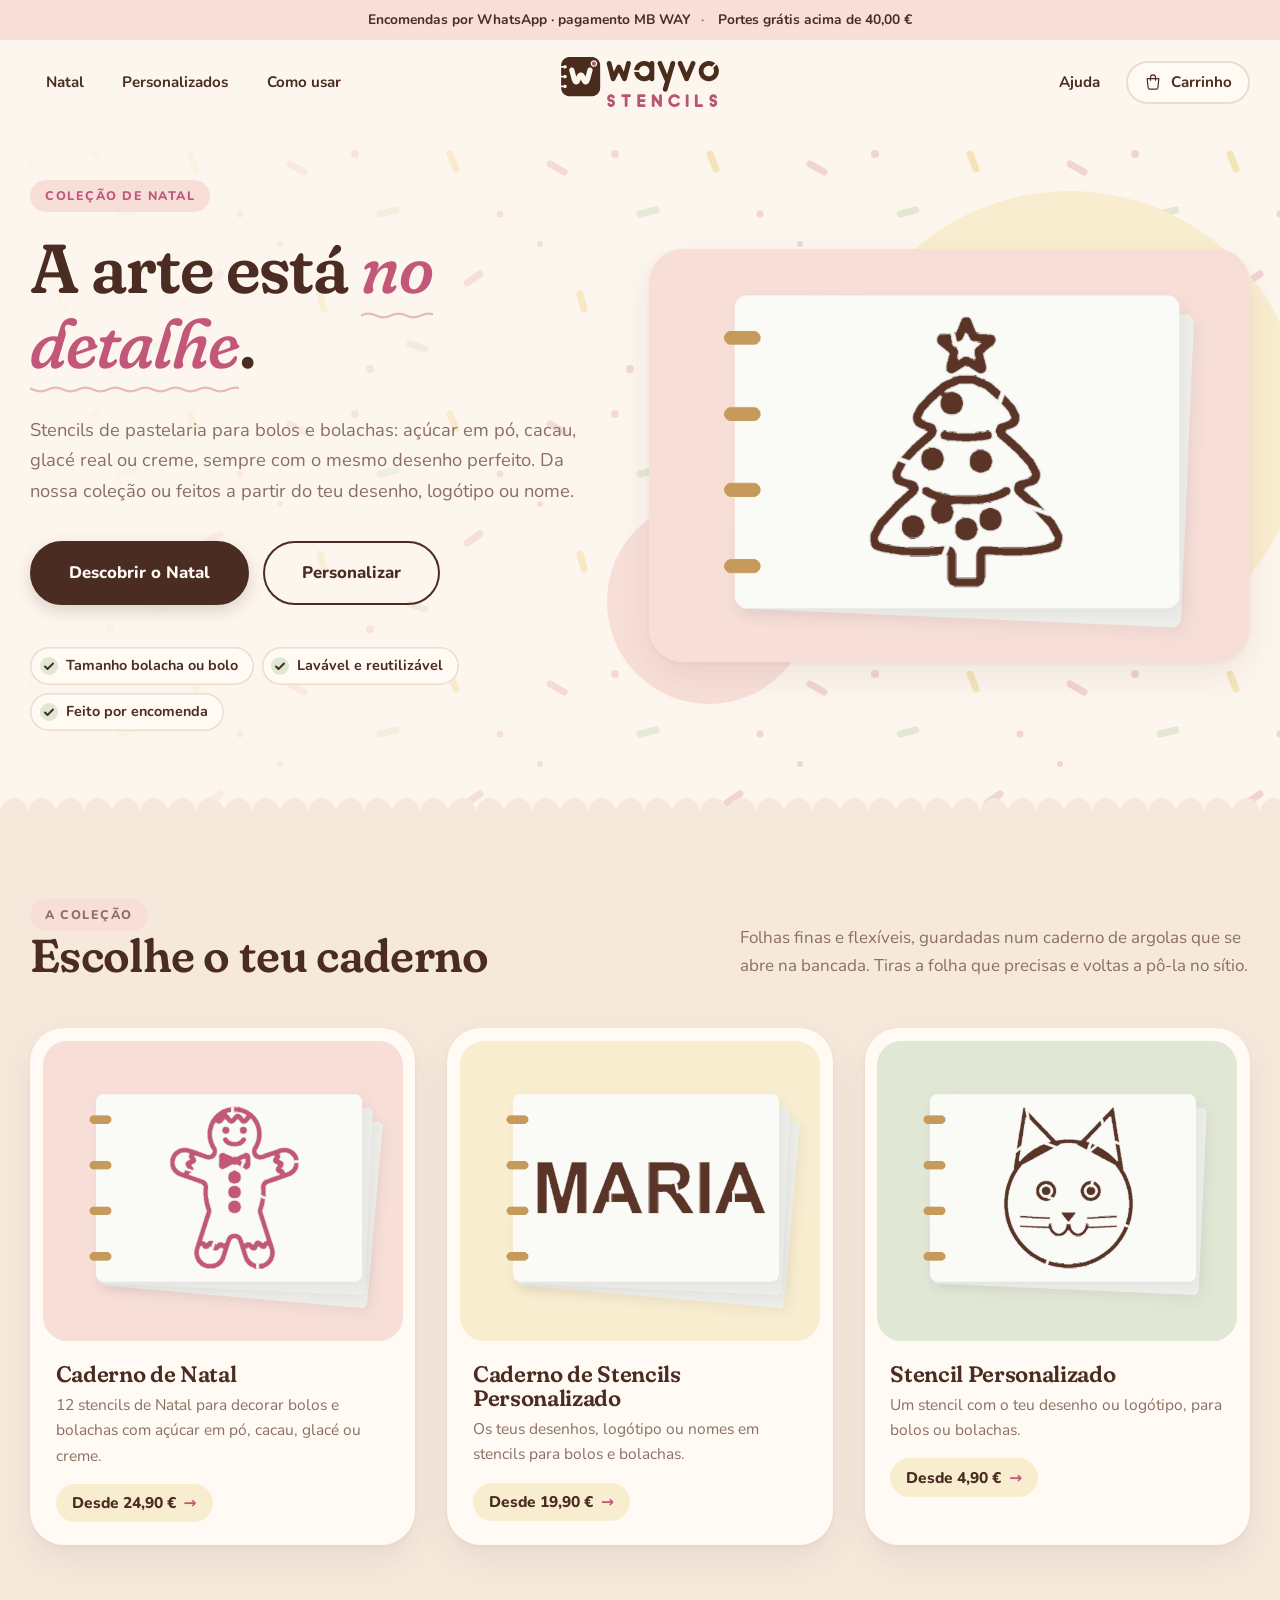
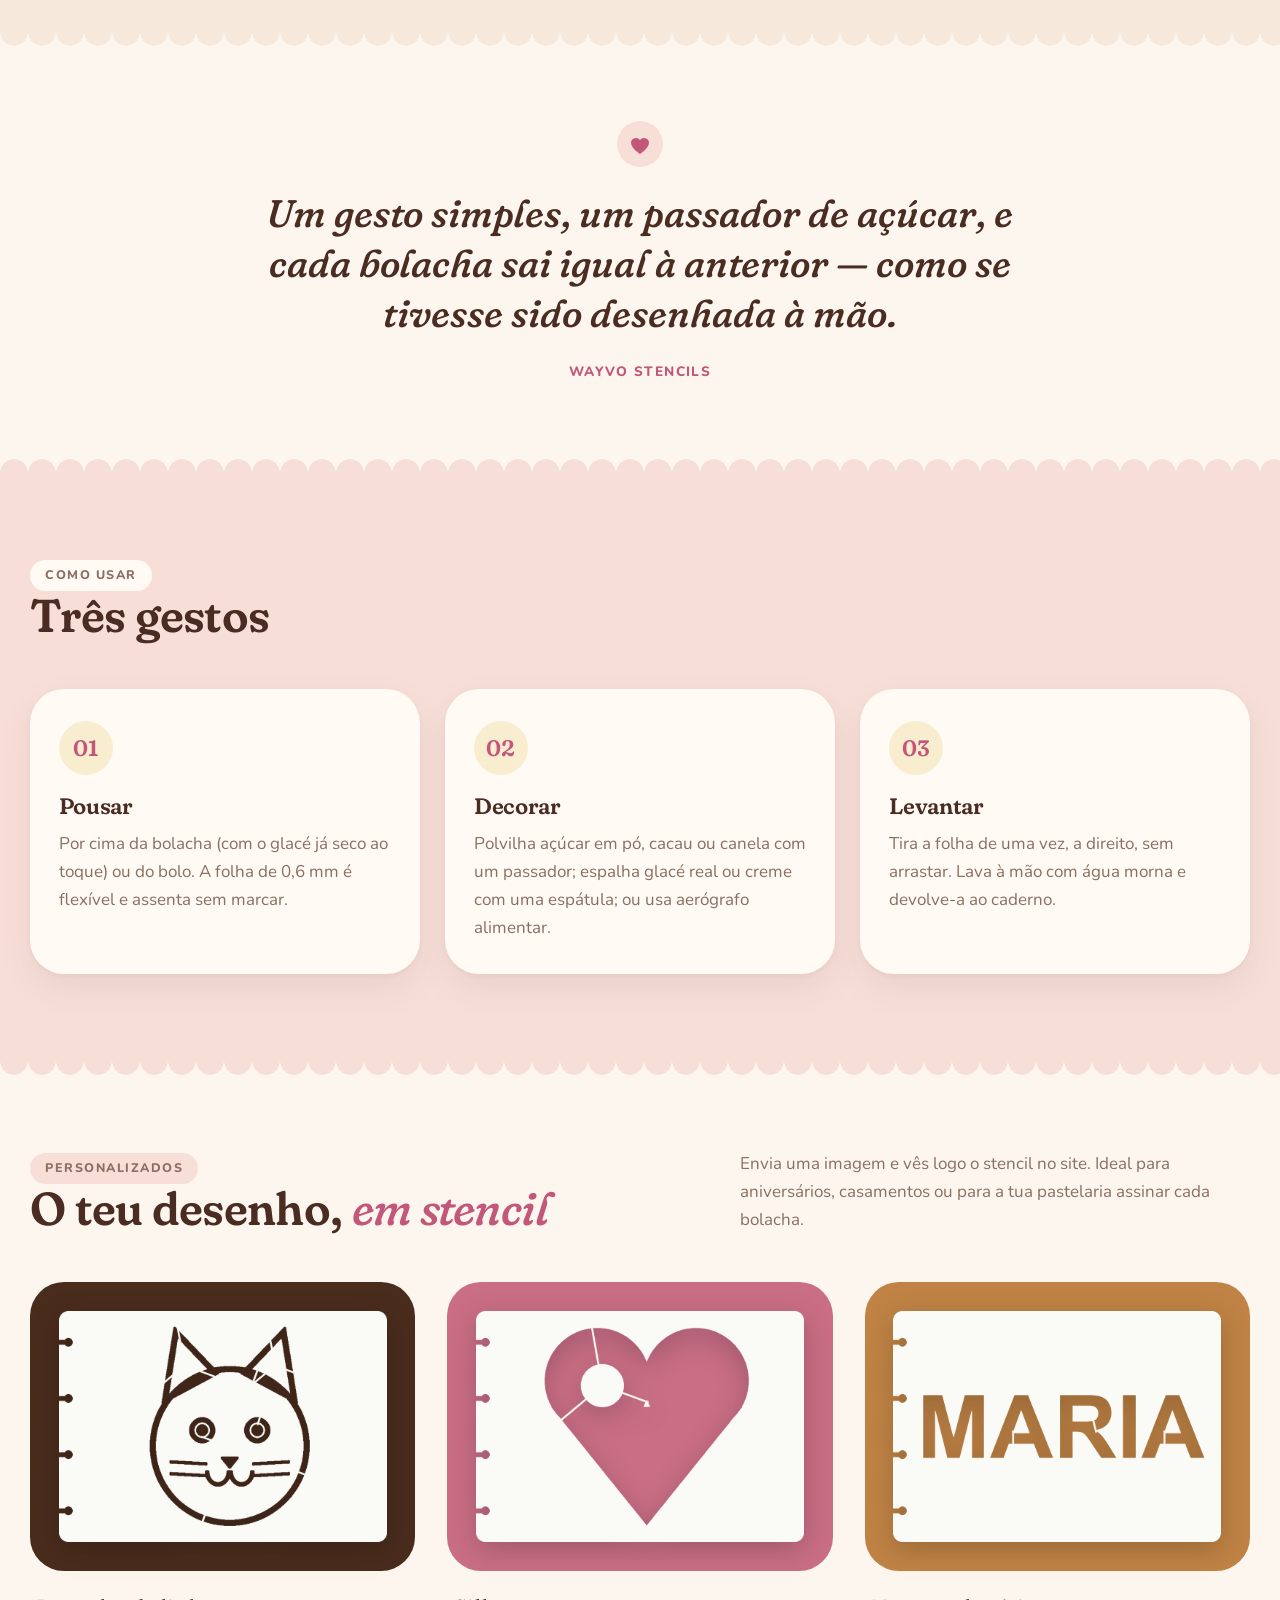
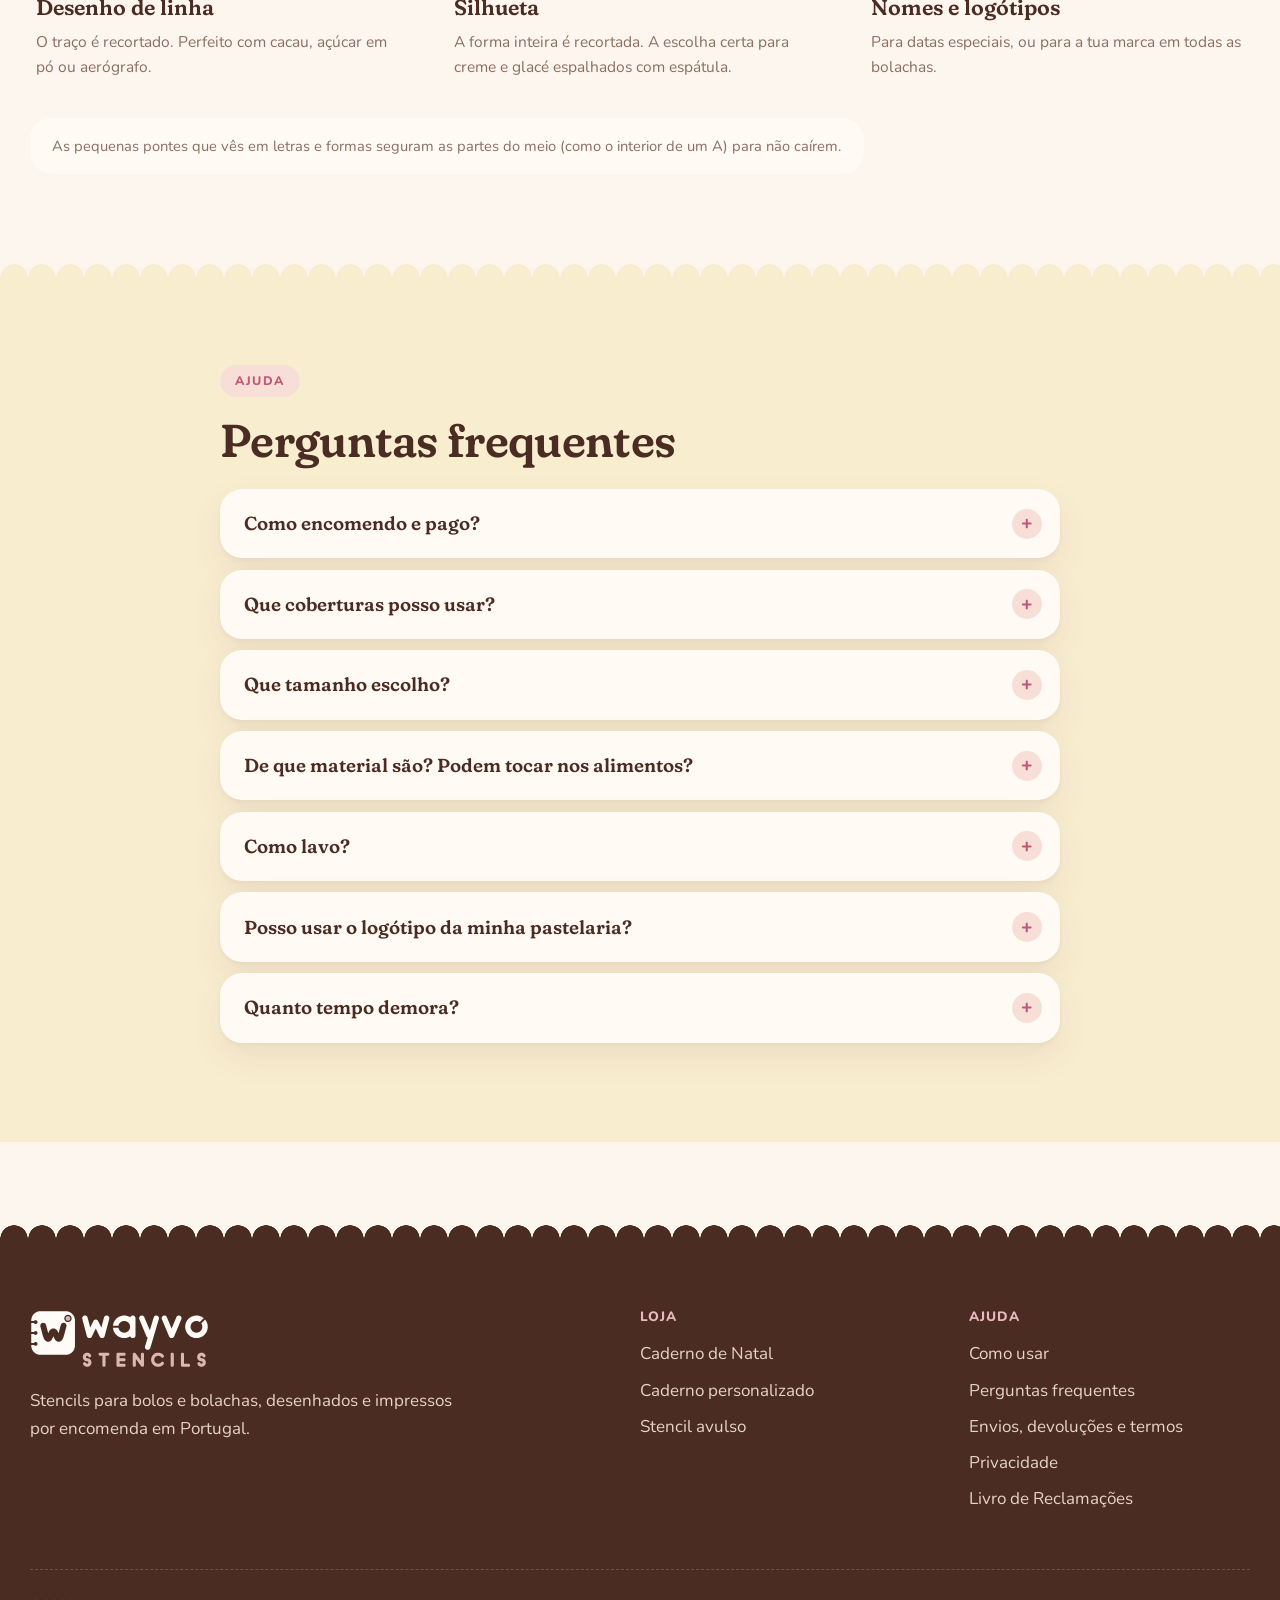
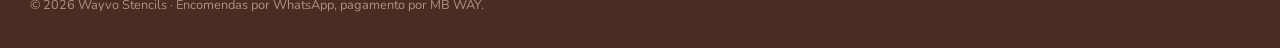
==== commit 1a3c12ce: "Encomendas por WhatsApp, páginas legais, fontes locais e reforço de segurança Co-Authored-By: Claude" ====
--- a/index.html
+++ b/index.html
@@ -6,18 +6,19 @@
   <title>Wayvo Stencils · Stencils para bolos e bolachas</title>
   <meta name="description" content="Stencils para bolos e bolachas, feitos com os teus desenhos.">
   <meta name="theme-color" content="#fdf6ee">
-  <!-- Tipos de letra (Google Fonts). Antes de pôr online: alojar os ficheiros no próprio site (RGPD). -->
-  <link rel="preconnect" href="https://fonts.googleapis.com">
-  <link rel="preconnect" href="https://fonts.gstatic.com" crossorigin>
-  <link rel="stylesheet" href="https://fonts.googleapis.com/css2?family=Fraunces:ital,opsz,wght,SOFT,WONK@0,9..144,500..700,100,0;1,9..144,400..600,100,0&family=Nunito:wght@400;600;700;800&display=swap">
-  <link rel="stylesheet" href="/static/css/loja.css">
+  <meta http-equiv="Content-Security-Policy" content="default-src 'self'; script-src 'self' 'unsafe-inline'; style-src 'self' 'unsafe-inline'; img-src 'self' data: blob:; font-src 'self'; connect-src 'self'; object-src 'none'; base-uri 'self'; form-action 'self'; frame-src 'none'; upgrade-insecure-requests">
+  <meta name="referrer" content="strict-origin-when-cross-origin">
+  <!-- Tipos de letra alojados no próprio site (sem pedidos a terceiros) -->
+  <link rel="preload" href="/static/fonts/fraunces-normal-latin.woff2" as="font" type="font/woff2" crossorigin>
+  <link rel="preload" href="/static/fonts/nunito-normal-latin.woff2" as="font" type="font/woff2" crossorigin>
+  <link rel="stylesheet" href="/static/css/fontes.css?v=1795358903">
+  <link rel="stylesheet" href="/static/css/loja.css?v=1795358903">
   <link rel="icon" type="image/png" sizes="32x32" href="/static/img/marca/favicon-32.png">
   <link rel="apple-touch-icon" href="/static/img/marca/favicon.png">
 </head>
 <body class="">
   <a class="saltar" href="#conteudo">Saltar para o conteúdo</a>
-  <div class="demo-aviso">✨ Versão de demonstração — a loja ainda está a ser preparada e não aceita encomendas.</div>
-  <div class="anuncio">Portes grátis acima de 40,00 €<span class="anuncio__extra"><span aria-hidden="true">·</span> Feito por encomenda em Portugal</span></div>
+  <div class="anuncio">Encomendas por WhatsApp · pagamento MB WAY<span class="anuncio__extra"><span aria-hidden="true">·</span> Portes grátis acima de 40,00 €</span></div>
   <header class="topo">
     <div class="largura topo__in">
       <nav class="nav" aria-label="Principal">
@@ -164,6 +165,7 @@
   <div class="largura estreito">
     <p class="etiqueta">Ajuda</p>
     <h2>Perguntas frequentes</h2>
+    <details><summary>Como encomendo e pago?</summary><p>Escolhe os produtos, junta ao carrinho e carrega em "Enviar encomenda por WhatsApp": abre-se uma conversa connosco com tudo já escrito. Confirmamos a encomenda e enviamos os dados para pagares por MB WAY. A produção começa assim que o pagamento chega. Nos personalizados, as imagens enviam-se nessa mesma conversa.</p></details>
     <details><summary>Que coberturas posso usar?</summary><p>Açúcar em pó, cacau, canela, pó de café ou purpurinas comestíveis polvilhados; glacé real e creme (buttercream, ganache firme) espalhados com espátula; corante com aerógrafo alimentar. Para creme, a silhueta funciona melhor do que o traço fino.</p></details>
     <details><summary>Que tamanho escolho?</summary><p><strong>Bolachas:</strong> folha de 14,8 × 10,5 cm, com o desenho até cerca de 12 × 8,5 cm. <strong>Bolos:</strong> folha de 21 × 14,8 cm, com o desenho até cerca de 18 × 13 cm, para bolos a partir de 20 cm.</p></details>
     <details><summary>De que material são? Podem tocar nos alimentos?</summary><p>Sim. Os stencils são impressos em 3D com filamento específico para contacto com alimentos (<em>food grade</em>), certificado pelo fabricante para tocar em comida. Usamos uma impressora dedicada só a este material, para não haver misturas com outros plásticos. Lava sempre antes da primeira utilização.</p></details>
@@ -194,18 +196,25 @@
           <ul>
             <li><a href="/#como-funciona">Como usar</a></li>
             <li><a href="/#perguntas">Perguntas frequentes</a></li>
-            <li><a href="mailto:ola@exemplo.pt">ola@exemplo.pt</a></li>
+            <li><a href="/termos/">Envios, devoluções e termos</a></li>
+            <li><a href="/privacidade/">Privacidade</a></li>
+            <li><a href="https://www.livroreclamacoes.pt" target="_blank" rel="noopener">Livro de Reclamações</a></li>
+            
+            
           </ul>
         </div>
       </div>
-      <p class="rodape__base">© 2026 Wayvo Stencils · Versão de demonstração.</p>
+      <p class="rodape__base">© 2026 Wayvo Stencils · Encomendas por WhatsApp, pagamento por MB WAY.</p>
     </div>
   </footer>
 
   <div class="aviso" role="status" aria-live="polite" data-aviso hidden></div>
-  <script>window.BASE = "";</script>
-  <script src="/static/js/demo.js"></script>
-  <script src="/static/js/carrinho.js"></script>
+  <script>
+    window.BASE = "";
+    window.LOJA_CFG = {"modo": "whatsapp", "nome": "Wayvo Stencils", "pagamento": "MB WAY", "whatsapp": ""};
+  </script>
+  <script src="/static/js/demo.js?v=1795358903"></script>
+  <script src="/static/js/carrinho.js?v=1795358903"></script>
   
 </body>
 </html>
--- a/static/css/fontes.css
+++ b/static/css/fontes.css
@@ -0,0 +1,109 @@
+/* Fraunces e Nunito (SIL Open Font License), alojadas no próprio site — sem pedidos ao Google. */
+/* latin-ext */
+@font-face {
+  font-family: 'Fraunces';
+  font-style: italic;
+  font-weight: 400 600;
+  font-display: swap;
+  src: url(../fonts/fraunces-italic-latin-ext.woff2) format('woff2');
+  unicode-range: U+0100-02BA, U+02BD-02C5, U+02C7-02CC, U+02CE-02D7, U+02DD-02FF, U+0304, U+0308, U+0329, U+1D00-1DBF, U+1E00-1E9F, U+1EF2-1EFF, U+2020, U+20A0-20AB, U+20AD-20C4, U+2113, U+2C60-2C7F, U+A720-A7FF;
+}
+/* latin */
+@font-face {
+  font-family: 'Fraunces';
+  font-style: italic;
+  font-weight: 400 600;
+  font-display: swap;
+  src: url(../fonts/fraunces-italic-latin.woff2) format('woff2');
+  unicode-range: U+0000-00FF, U+0131, U+0152-0153, U+02BB-02BC, U+02C6, U+02DA, U+02DC, U+0304, U+0308, U+0329, U+2000-206F, U+20AC, U+2122, U+2191, U+2193, U+2212, U+2215, U+FEFF, U+FFFD;
+}
+/* latin-ext */
+@font-face {
+  font-family: 'Fraunces';
+  font-style: normal;
+  font-weight: 500 700;
+  font-display: swap;
+  src: url(../fonts/fraunces-normal-latin-ext.woff2) format('woff2');
+  unicode-range: U+0100-02BA, U+02BD-02C5, U+02C7-02CC, U+02CE-02D7, U+02DD-02FF, U+0304, U+0308, U+0329, U+1D00-1DBF, U+1E00-1E9F, U+1EF2-1EFF, U+2020, U+20A0-20AB, U+20AD-20C4, U+2113, U+2C60-2C7F, U+A720-A7FF;
+}
+/* latin */
+@font-face {
+  font-family: 'Fraunces';
+  font-style: normal;
+  font-weight: 500 700;
+  font-display: swap;
+  src: url(../fonts/fraunces-normal-latin.woff2) format('woff2');
+  unicode-range: U+0000-00FF, U+0131, U+0152-0153, U+02BB-02BC, U+02C6, U+02DA, U+02DC, U+0304, U+0308, U+0329, U+2000-206F, U+20AC, U+2122, U+2191, U+2193, U+2212, U+2215, U+FEFF, U+FFFD;
+}
+/* latin-ext */
+@font-face {
+  font-family: 'Nunito';
+  font-style: normal;
+  font-weight: 400;
+  font-display: swap;
+  src: url(../fonts/nunito-normal-latin-ext.woff2) format('woff2');
+  unicode-range: U+0100-02BA, U+02BD-02C5, U+02C7-02CC, U+02CE-02D7, U+02DD-02FF, U+0304, U+0308, U+0329, U+1D00-1DBF, U+1E00-1E9F, U+1EF2-1EFF, U+2020, U+20A0-20AB, U+20AD-20C4, U+2113, U+2C60-2C7F, U+A720-A7FF;
+}
+/* latin */
+@font-face {
+  font-family: 'Nunito';
+  font-style: normal;
+  font-weight: 400;
+  font-display: swap;
+  src: url(../fonts/nunito-normal-latin.woff2) format('woff2');
+  unicode-range: U+0000-00FF, U+0131, U+0152-0153, U+02BB-02BC, U+02C6, U+02DA, U+02DC, U+0304, U+0308, U+0329, U+2000-206F, U+20AC, U+2122, U+2191, U+2193, U+2212, U+2215, U+FEFF, U+FFFD;
+}
+/* latin-ext */
+@font-face {
+  font-family: 'Nunito';
+  font-style: normal;
+  font-weight: 600;
+  font-display: swap;
+  src: url(../fonts/nunito-normal-latin-ext.woff2) format('woff2');
+  unicode-range: U+0100-02BA, U+02BD-02C5, U+02C7-02CC, U+02CE-02D7, U+02DD-02FF, U+0304, U+0308, U+0329, U+1D00-1DBF, U+1E00-1E9F, U+1EF2-1EFF, U+2020, U+20A0-20AB, U+20AD-20C4, U+2113, U+2C60-2C7F, U+A720-A7FF;
+}
+/* latin */
+@font-face {
+  font-family: 'Nunito';
+  font-style: normal;
+  font-weight: 600;
+  font-display: swap;
+  src: url(../fonts/nunito-normal-latin.woff2) format('woff2');
+  unicode-range: U+0000-00FF, U+0131, U+0152-0153, U+02BB-02BC, U+02C6, U+02DA, U+02DC, U+0304, U+0308, U+0329, U+2000-206F, U+20AC, U+2122, U+2191, U+2193, U+2212, U+2215, U+FEFF, U+FFFD;
+}
+/* latin-ext */
+@font-face {
+  font-family: 'Nunito';
+  font-style: normal;
+  font-weight: 700;
+  font-display: swap;
+  src: url(../fonts/nunito-normal-latin-ext.woff2) format('woff2');
+  unicode-range: U+0100-02BA, U+02BD-02C5, U+02C7-02CC, U+02CE-02D7, U+02DD-02FF, U+0304, U+0308, U+0329, U+1D00-1DBF, U+1E00-1E9F, U+1EF2-1EFF, U+2020, U+20A0-20AB, U+20AD-20C4, U+2113, U+2C60-2C7F, U+A720-A7FF;
+}
+/* latin */
+@font-face {
+  font-family: 'Nunito';
+  font-style: normal;
+  font-weight: 700;
+  font-display: swap;
+  src: url(../fonts/nunito-normal-latin.woff2) format('woff2');
+  unicode-range: U+0000-00FF, U+0131, U+0152-0153, U+02BB-02BC, U+02C6, U+02DA, U+02DC, U+0304, U+0308, U+0329, U+2000-206F, U+20AC, U+2122, U+2191, U+2193, U+2212, U+2215, U+FEFF, U+FFFD;
+}
+/* latin-ext */
+@font-face {
+  font-family: 'Nunito';
+  font-style: normal;
+  font-weight: 800;
+  font-display: swap;
+  src: url(../fonts/nunito-normal-latin-ext.woff2) format('woff2');
+  unicode-range: U+0100-02BA, U+02BD-02C5, U+02C7-02CC, U+02CE-02D7, U+02DD-02FF, U+0304, U+0308, U+0329, U+1D00-1DBF, U+1E00-1E9F, U+1EF2-1EFF, U+2020, U+20A0-20AB, U+20AD-20C4, U+2113, U+2C60-2C7F, U+A720-A7FF;
+}
+/* latin */
+@font-face {
+  font-family: 'Nunito';
+  font-style: normal;
+  font-weight: 800;
+  font-display: swap;
+  src: url(../fonts/nunito-normal-latin.woff2) format('woff2');
+  unicode-range: U+0000-00FF, U+0131, U+0152-0153, U+02BB-02BC, U+02C6, U+02DA, U+02DC, U+0304, U+0308, U+0329, U+2000-206F, U+20AC, U+2122, U+2191, U+2193, U+2212, U+2215, U+FEFF, U+FFFD;
+}
--- a/static/css/loja.css
+++ b/static/css/loja.css
@@ -336,3 +336,24 @@
 
 /* ------------------------------------------------------------------ demonstração */
 .demo-aviso { background: var(--cacau); color: var(--marfim); text-align: center; font-size: .86rem; font-weight: 700; padding: .5rem 1rem; }
+
+/* ------------------------------------------------------------------ WhatsApp */
+.botao--whatsapp { background: #1f9d55; border-color: #1f9d55; color: #fff; box-shadow: 0 6px 16px rgba(31, 157, 85, .25); }
+.botao--whatsapp:hover { background: #17834a; }
+.passos--lista { grid-template-columns: 1fr; text-align: left; margin: 2.4rem 0; }
+.passos--lista li { display: grid; grid-template-columns: auto 1fr; column-gap: 1.2rem; align-items: start; }
+.passos--lista .passos__n { grid-row: span 2; margin: 0; }
+.passos--lista h3 { margin: .3rem 0 .2rem; }
+.passos--lista li[hidden] { display: none; }
+
+/* ------------------------------------------------------------------ páginas legais */
+.texto-legal h2 { font-size: 1.5rem; margin-top: 2.2rem; }
+.texto-legal p, .texto-legal li { color: var(--suave); }
+.texto-legal strong { color: var(--cacau); }
+.texto-legal ul, .texto-legal ol { padding-left: 1.3rem; }
+.texto-legal li { margin-bottom: .4rem; }
+.texto-legal mark { background: var(--manteiga); color: var(--rosa); padding: 0 .3rem; border-radius: 4px; font-weight: 700; }
+.tabela { width: 100%; border-collapse: collapse; margin: 1rem 0; font-size: .92rem; background: var(--marfim); border-radius: var(--r-s); overflow: hidden; }
+.tabela th, .tabela td { text-align: left; padding: .7rem .9rem; border-bottom: 1px solid var(--linha); vertical-align: top; }
+.tabela th { background: var(--areia); color: var(--cacau); }
+.check a { color: var(--rosa); }
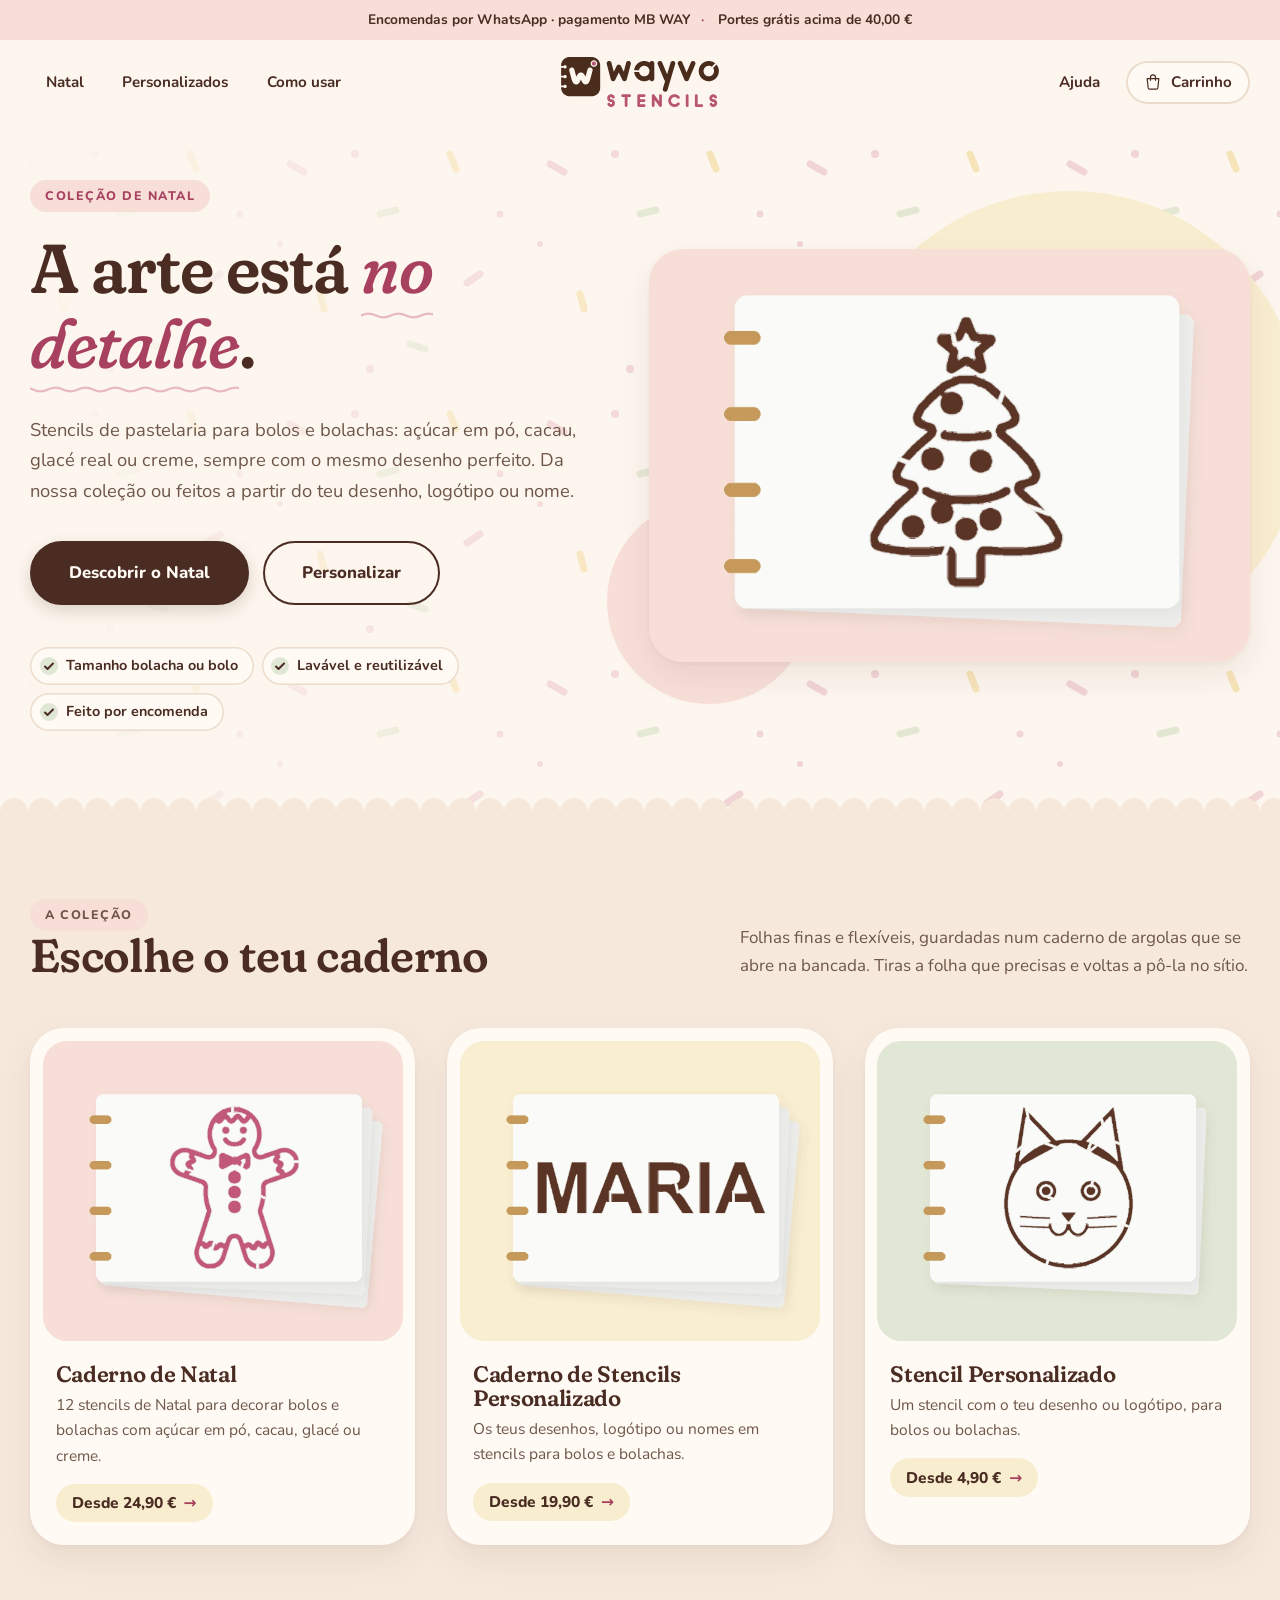
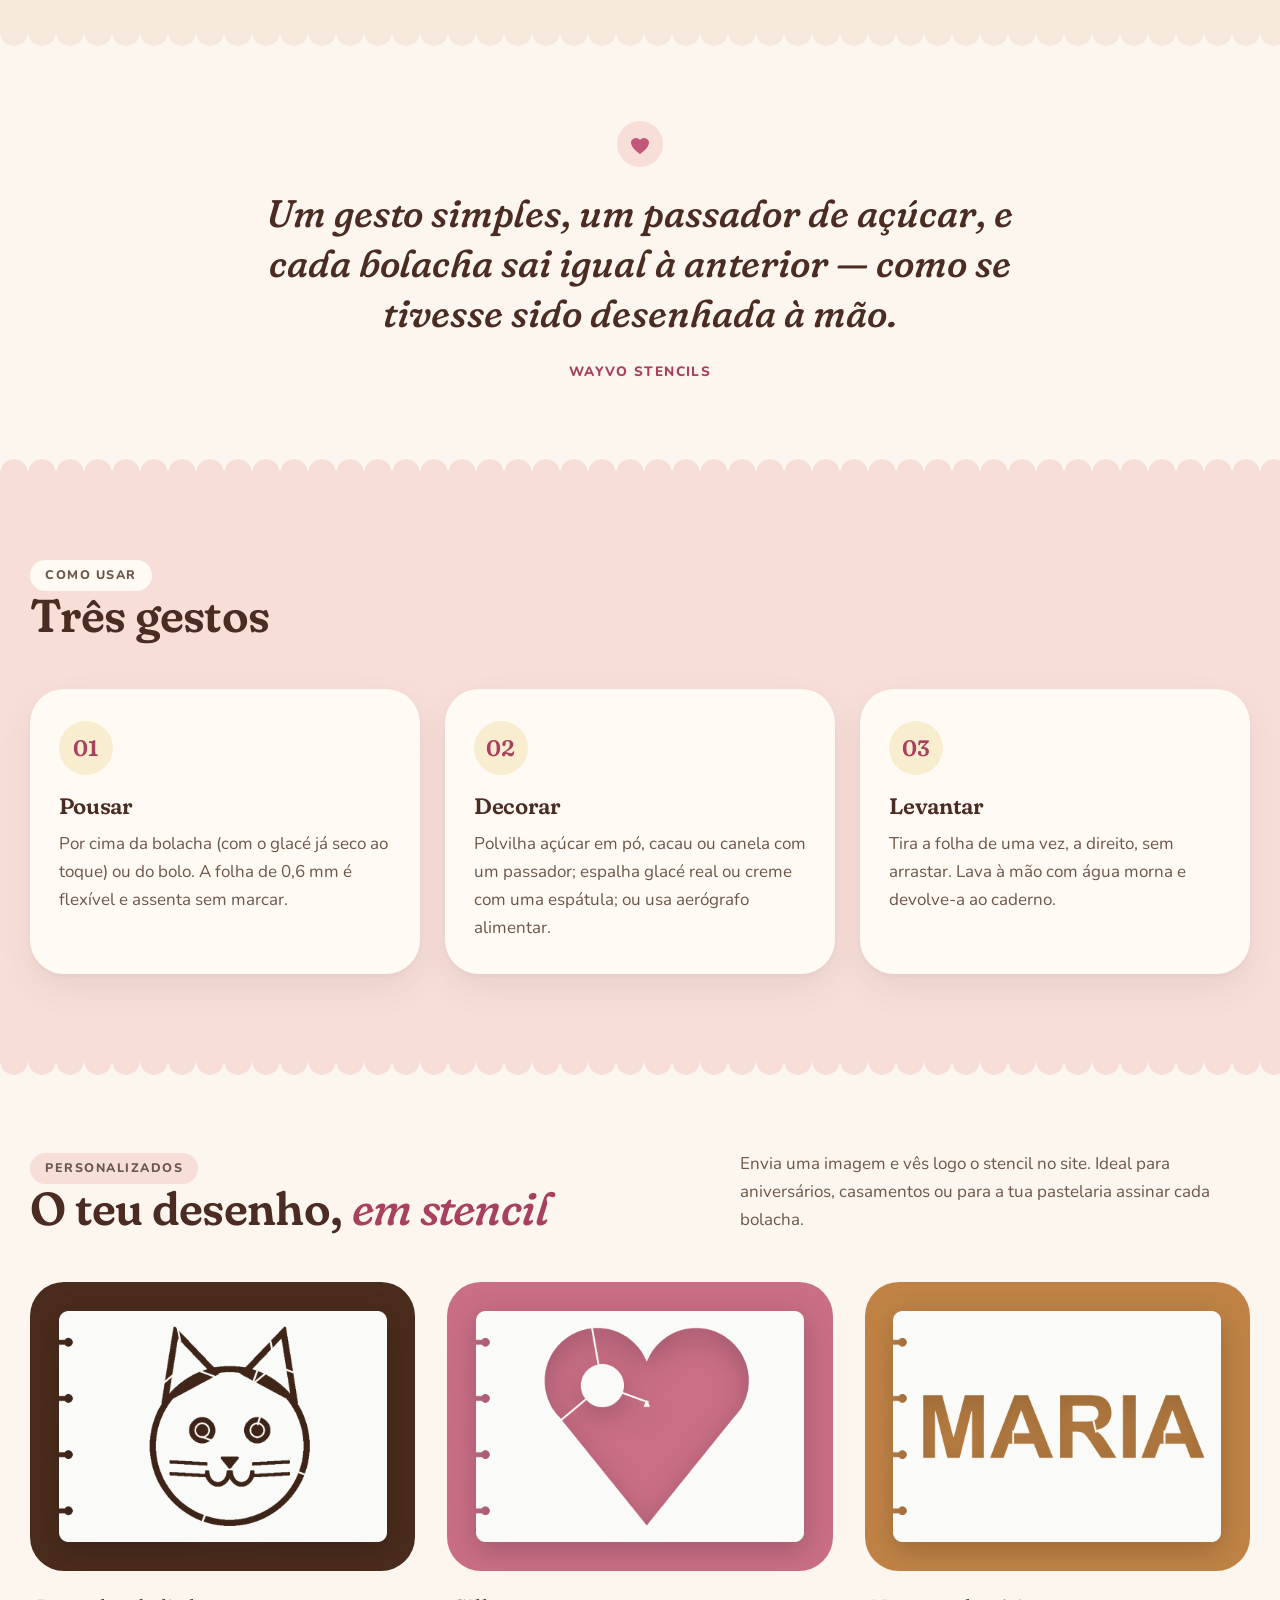
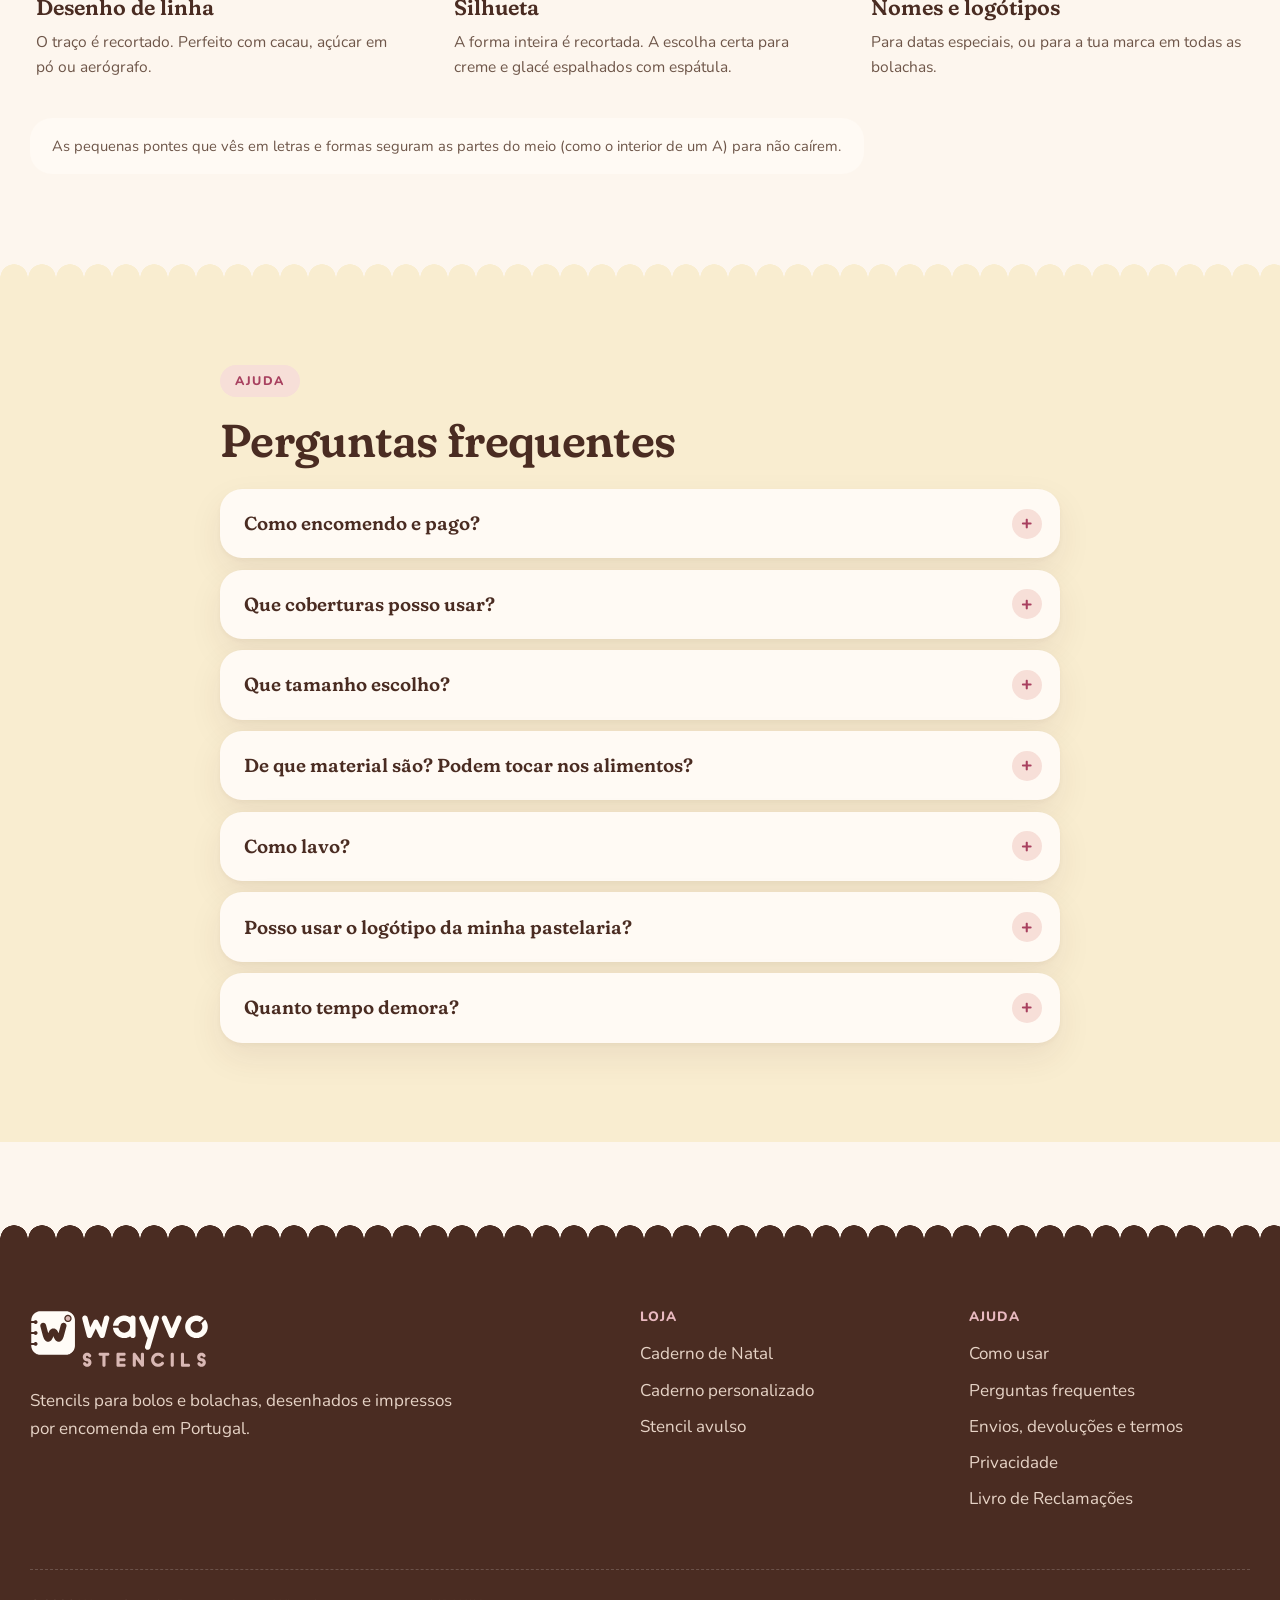
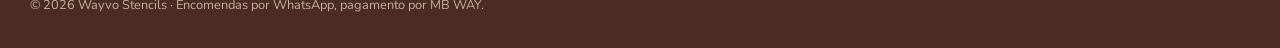
==== commit e74223db: "Imagens WebP (-67%) e melhorias de acessibilidade (contraste, foco, leitores de ecrã) Co-Authored-By" ====
--- a/index.html
+++ b/index.html
@@ -4,15 +4,31 @@
   <meta charset="utf-8">
   <meta name="viewport" content="width=device-width, initial-scale=1">
   <title>Wayvo Stencils · Stencils para bolos e bolachas</title>
-  <meta name="description" content="Stencils para bolos e bolachas, feitos com os teus desenhos.">
+  <meta name="description" content="Stencils para decorar bolos e bolachas com açúcar em pó, cacau, glacé ou creme. Coleção de Natal e stencils personalizados com o teu desenho, logótipo ou nome, num caderno de argolas.">
+  <meta name="robots" content="index, follow">
+  <link rel="canonical" href="https://www.wayvostencils.store/">
+  <meta property="og:type" content="website">
+  <meta property="og:site_name" content="Wayvo Stencils">
+  <meta property="og:locale" content="pt_PT">
+  <meta property="og:title" content="Wayvo Stencils · Stencils para bolos e bolachas">
+  <meta property="og:description" content="Stencils para decorar bolos e bolachas com açúcar em pó, cacau, glacé ou creme. Coleção de Natal e stencils personalizados com o teu desenho, logótipo ou nome, num caderno de argolas.">
+  <meta property="og:url" content="https://www.wayvostencils.store/">
+  <meta property="og:image" content="https://www.wayvostencils.store/static/img/og.png">
+  <meta property="og:image:width" content="1200">
+  <meta property="og:image:height" content="630">
+  <meta property="og:image:alt" content="Wayvo Stencils — stencils para bolos e bolachas">
+  <meta name="twitter:card" content="summary_large_image">
+  
+<script type="application/ld+json">{"@context": "https://schema.org", "@graph": [{"@type": "Organization", "logo": "https://www.wayvostencils.store/static/img/marca/favicon.png", "name": "Wayvo Stencils", "url": "https://www.wayvostencils.store"}, {"@type": "WebSite", "inLanguage": "pt-PT", "name": "Wayvo Stencils", "url": "https://www.wayvostencils.store"}]}</script>
+
   <meta name="theme-color" content="#fdf6ee">
   <meta http-equiv="Content-Security-Policy" content="default-src 'self'; script-src 'self' 'unsafe-inline'; style-src 'self' 'unsafe-inline'; img-src 'self' data: blob:; font-src 'self'; connect-src 'self'; object-src 'none'; base-uri 'self'; form-action 'self'; frame-src 'none'; upgrade-insecure-requests">
   <meta name="referrer" content="strict-origin-when-cross-origin">
   <!-- Tipos de letra alojados no próprio site (sem pedidos a terceiros) -->
   <link rel="preload" href="/static/fonts/fraunces-normal-latin.woff2" as="font" type="font/woff2" crossorigin>
   <link rel="preload" href="/static/fonts/nunito-normal-latin.woff2" as="font" type="font/woff2" crossorigin>
-  <link rel="stylesheet" href="/static/css/fontes.css?v=1795358903">
-  <link rel="stylesheet" href="/static/css/loja.css?v=1795358903">
+  <link rel="stylesheet" href="/static/css/fontes.css?v=1795372669">
+  <link rel="stylesheet" href="/static/css/loja.css?v=1795372669">
   <link rel="icon" type="image/png" sizes="32x32" href="/static/img/marca/favicon-32.png">
   <link rel="apple-touch-icon" href="/static/img/marca/favicon.png">
 </head>
@@ -22,8 +38,8 @@
   <header class="topo">
     <div class="largura topo__in">
       <nav class="nav" aria-label="Principal">
-        <a href="/produto/caderno-natal">Natal</a>
-        <a href="/produto/caderno-personalizado">Personalizados</a>
+        <a href="/produto/caderno-natal/">Natal</a>
+        <a href="/produto/caderno-personalizado/">Personalizados</a>
         <a href="/#como-funciona">Como usar</a>
       </nav>
       <a class="logo" href="/" aria-label="Wayvo Stencils — início">
@@ -31,7 +47,7 @@
       </a>
       <div class="topo__dir">
         <a class="nav-link" href="/#perguntas">Ajuda</a>
-        <a class="carrinho-link" href="/carrinho" aria-label="Carrinho">
+        <a class="carrinho-link" href="/carrinho/" aria-label="Carrinho">
           <svg viewBox="0 0 24 24" width="20" height="20" aria-hidden="true"><path fill="none" stroke="currentColor" stroke-width="1.4" stroke-linecap="round" stroke-linejoin="round" d="M5 8h14l-1.2 11.2a1.5 1.5 0 0 1-1.5 1.3H7.7a1.5 1.5 0 0 1-1.5-1.3L5 8Z"/><path fill="none" stroke="currentColor" stroke-width="1.4" stroke-linecap="round" d="M9 10V6.5a3 3 0 0 1 6 0V10"/></svg>
           <span>Carrinho</span>
           <span class="carrinho-n" data-carrinho-n hidden>0</span>
@@ -48,8 +64,8 @@
       <h1>A arte está <em>no detalhe</em>.</h1>
       <p class="hero__lead">Stencils de pastelaria para bolos e bolachas: açúcar em pó, cacau, glacé real ou creme, sempre com o mesmo desenho perfeito. Da nossa coleção ou feitos a partir do teu desenho, logótipo ou nome.</p>
       <div class="hero__acoes">
-        <a class="botao botao--grande" href="/produto/caderno-natal">Descobrir o Natal</a>
-        <a class="botao botao--grande botao--linha" href="/produto/caderno-personalizado">Personalizar</a>
+        <a class="botao botao--grande" href="/produto/caderno-natal/">Descobrir o Natal</a>
+        <a class="botao botao--grande botao--linha" href="/produto/caderno-personalizado/">Personalizar</a>
       </div>
       <ul class="selos">
         <li>Tamanho bolacha ou bolo</li>
@@ -58,7 +74,7 @@
       </ul>
     </div>
     <div class="hero__img">
-      <img src="/static/img/hero-natal.png" alt="Caderno de stencils de Natal com uma árvore recortada" width="1600" height="1100">
+      <img src="/static/img/hero-natal.webp" alt="Caderno de stencils de Natal com uma árvore recortada" width="1600" height="1100">
     </div>
   </div>
 </section>
@@ -74,8 +90,8 @@
     </div>
     <div class="cartoes">
       
-      <a class="cartao-produto" href="/produto/caderno-natal">
-        <div class="cartao-produto__img"><img src="/static/img/produto-natal.png" alt="" width="1200" height="1000" loading="lazy"></div>
+      <a class="cartao-produto" href="/produto/caderno-natal/">
+        <div class="cartao-produto__img"><img src="/static/img/produto-natal.webp" alt="" width="1200" height="1000" loading="lazy"></div>
         <div class="cartao-produto__txt">
           <h3>Caderno de Natal</h3>
           <p>12 stencils de Natal para decorar bolos e bolachas com açúcar em pó, cacau, glacé ou creme.</p>
@@ -83,8 +99,8 @@
         </div>
       </a>
       
-      <a class="cartao-produto" href="/produto/caderno-personalizado">
-        <div class="cartao-produto__img"><img src="/static/img/produto-caderno.png" alt="" width="1200" height="1000" loading="lazy"></div>
+      <a class="cartao-produto" href="/produto/caderno-personalizado/">
+        <div class="cartao-produto__img"><img src="/static/img/produto-caderno.webp" alt="" width="1200" height="1000" loading="lazy"></div>
         <div class="cartao-produto__txt">
           <h3>Caderno de Stencils Personalizado</h3>
           <p>Os teus desenhos, logótipo ou nomes em stencils para bolos e bolachas.</p>
@@ -92,8 +108,8 @@
         </div>
       </a>
       
-      <a class="cartao-produto" href="/produto/stencil-personalizado">
-        <div class="cartao-produto__img"><img src="/static/img/produto-avulso.png" alt="" width="1200" height="1000" loading="lazy"></div>
+      <a class="cartao-produto" href="/produto/stencil-personalizado/">
+        <div class="cartao-produto__img"><img src="/static/img/produto-avulso.webp" alt="" width="1200" height="1000" loading="lazy"></div>
         <div class="cartao-produto__txt">
           <h3>Stencil Personalizado</h3>
           <p>Um stencil com o teu desenho ou logótipo, para bolos ou bolachas.</p>
@@ -150,11 +166,11 @@
       <p>Envia uma imagem e vês logo o stencil no site. Ideal para aniversários, casamentos ou para a tua pastelaria assinar cada bolacha.</p>
     </div>
     <div class="estilos">
-      <figure><div class="folha-moldura" style="--tinta:var(--chocolate)"><img src="/static/img/ex-gato.png" alt="Stencil de um gato em traço" loading="lazy"></div>
+      <figure><div class="folha-moldura" style="--tinta:var(--chocolate)"><img src="/static/img/ex-gato.webp" width="900" height="634" alt="Stencil de um gato em traço" loading="lazy"></div>
         <figcaption><strong>Desenho de linha</strong>O traço é recortado. Perfeito com cacau, açúcar em pó ou aerógrafo.</figcaption></figure>
-      <figure><div class="folha-moldura" style="--tinta:var(--morango)"><img src="/static/img/ex-coracao.png" alt="Stencil de um coração cheio" loading="lazy"></div>
+      <figure><div class="folha-moldura" style="--tinta:var(--morango)"><img src="/static/img/ex-coracao.webp" width="900" height="634" alt="Stencil de um coração cheio" loading="lazy"></div>
         <figcaption><strong>Silhueta</strong>A forma inteira é recortada. A escolha certa para creme e glacé espalhados com espátula.</figcaption></figure>
-      <figure><div class="folha-moldura" style="--tinta:var(--caramelo)"><img src="/static/img/ex-capa.png" alt="Stencil com o nome MARIA" loading="lazy"></div>
+      <figure><div class="folha-moldura" style="--tinta:var(--caramelo)"><img src="/static/img/ex-capa.webp" width="900" height="634" alt="Stencil com o nome MARIA" loading="lazy"></div>
         <figcaption><strong>Nomes e logótipos</strong>Para datas especiais, ou para a tua marca em todas as bolachas.</figcaption></figure>
     </div>
     <p class="nota">As pequenas pontes que vês em letras e formas seguram as partes do meio (como o interior de um A) para não caírem.</p>
@@ -186,9 +202,9 @@
         <div>
           <h2 class="rodape__titulo">Loja</h2>
           <ul>
-            <li><a href="/produto/caderno-natal">Caderno de Natal</a></li>
-            <li><a href="/produto/caderno-personalizado">Caderno personalizado</a></li>
-            <li><a href="/produto/stencil-personalizado">Stencil avulso</a></li>
+            <li><a href="/produto/caderno-natal/">Caderno de Natal</a></li>
+            <li><a href="/produto/caderno-personalizado/">Caderno personalizado</a></li>
+            <li><a href="/produto/stencil-personalizado/">Stencil avulso</a></li>
           </ul>
         </div>
         <div>
@@ -213,8 +229,8 @@
     window.BASE = "";
     window.LOJA_CFG = {"modo": "whatsapp", "nome": "Wayvo Stencils", "pagamento": "MB WAY", "whatsapp": ""};
   </script>
-  <script src="/static/js/demo.js?v=1795358903"></script>
-  <script src="/static/js/carrinho.js?v=1795358903"></script>
+  <script src="/static/js/demo.js?v=1795372669"></script>
+  <script src="/static/js/carrinho.js?v=1795372669"></script>
   
 </body>
 </html>
--- a/static/css/loja.css
+++ b/static/css/loja.css
@@ -15,8 +15,8 @@
   --linha: #ecdccb;
   --cacau: #4a2c22;
   --texto: #4a2c22;
-  --suave: #8a6f62;
-  --rosa: #c2577a;
+  --suave: #6e5649;          /* escurecido para contraste WCAG AA */
+  --rosa: #a8405f;           /* escurecido para contraste WCAG AA */
   --rosa-velho: #e9b9c0;
   --dourado: #c69a5b;
   /* aliases antigos (usados no JS/HTML) */
@@ -49,7 +49,7 @@
 img { max-width: 100%; height: auto; display: block; }
 a { color: inherit; }
 ::selection { background: var(--rosa-velho); }
-:focus-visible { outline: 3px solid var(--rosa-velho); outline-offset: 3px; }
+:focus-visible { outline: 3px solid var(--rosa); outline-offset: 3px; }
 
 h1, h2, h3 { font-family: var(--serif); font-weight: 600; font-variation-settings: "SOFT" 100, "WONK" 0; line-height: 1.08; letter-spacing: -.015em; margin: 0 0 .5em; color: var(--cacau); }
 h1 { font-size: clamp(2.6rem, 5.4vw, 4.5rem); }
@@ -126,7 +126,7 @@
 .rodape li { margin-bottom: .5rem; }
 .rodape a { text-decoration: none; }
 .rodape a:hover { color: #fff; text-decoration: underline wavy var(--rosa-velho); text-underline-offset: 4px; }
-.rodape__base { font-size: .8rem; color: #ad9283; margin: 1.6rem 0 0; }
+.rodape__base { font-size: .8rem; color: #c7ae9f; margin: 1.6rem 0 0; }
 @media (max-width: 760px) { .rodape__grid { grid-template-columns: 1fr; gap: 2rem; } }
 
 /* ------------------------------------------------------------------ início */
@@ -232,7 +232,7 @@
 .folha-mini span { position: absolute; left: 6px; bottom: 3px; font-size: .64rem; font-weight: 800; color: #fff; text-shadow: 0 1px 2px rgba(0, 0, 0, .6); }
 .folha-mini.is-vazia { background: repeating-linear-gradient(-45deg, var(--areia) 0 6px, var(--creme) 6px 12px); box-shadow: inset 0 0 0 1.5px var(--linha); }
 .folha-mini.is-vazia span { color: var(--suave); text-shadow: none; }
-.folha-mini.is-sel { outline: 3px solid var(--rosa-velho); outline-offset: 2px; }
+.folha-mini.is-sel { outline: 3px solid var(--rosa); outline-offset: 2px; }
 .modelos .folha-mini[hidden] { display: none; }
 
 .config h1 { font-size: clamp(2.2rem, 3.6vw, 3rem); margin-bottom: .3em; }
@@ -253,7 +253,7 @@
 .pilula span:hover { box-shadow: inset 0 0 0 1.5px var(--rosa-velho); }
 .pilula input:checked + span { background: var(--cacau); color: var(--marfim); box-shadow: none; }
 .pilula input:checked + span small { color: #e2cbbd; }
-.pilula input:focus-visible + span { outline: 3px solid var(--rosa-velho); outline-offset: 2px; }
+.pilula input:focus-visible + span { outline: 3px solid var(--rosa); outline-offset: 2px; }
 
 .uploads { display: grid; grid-template-columns: repeat(auto-fill, minmax(94px, 1fr)); gap: .55rem; padding: .3rem; border-radius: var(--r); transition: background .2s; }
 .uploads.is-drop { background: var(--blush); }
@@ -265,18 +265,18 @@
 .slot--pronto input, .slot--a-processar input { pointer-events: none; }
 .slot--pronto img { width: 100%; height: 100%; object-fit: contain; padding: 5px; }
 .slot--erro { border-color: var(--rosa); color: var(--rosa); }
-.slot.is-sel { outline: 3px solid var(--rosa-velho); outline-offset: 2px; }
+.slot.is-sel { outline: 3px solid var(--rosa); outline-offset: 2px; }
 .slot__n { position: absolute; top: 4px; left: 8px; font-weight: 800; font-size: .7rem; z-index: 1; }
 .slot--pronto .slot__n, .slot--a-processar .slot__n { color: #fff; }
 .slot__mais { display: grid; place-items: center; width: 28px; height: 28px; border-radius: 50%; background: var(--blush); color: var(--rosa); font-size: 1.2rem; font-weight: 800; line-height: 1; margin-bottom: .25rem; }
 .slot__txt { padding: 0 .3rem; line-height: 1.25; }
-.slot__x { position: absolute; top: 4px; right: 4px; z-index: 2; width: 22px; height: 22px; border-radius: 50%; border: 0; background: var(--marfim); color: var(--cacau); font-weight: 800; cursor: pointer; line-height: 1; }
+.slot__x { position: absolute; top: 3px; right: 3px; z-index: 2; width: 26px; height: 26px; border-radius: 50%; border: 0; background: var(--marfim); color: var(--cacau); font-weight: 800; cursor: pointer; line-height: 1; }
 .varias { margin-top: .8rem; cursor: pointer; }
 
 input[type=text], input[type=email], input[type=tel], input[type=number], input:not([type]), textarea {
   width: 100%; padding: .9rem 1.1rem; font: inherit; color: inherit; border: 0; border-radius: var(--r-s); background: var(--marfim); box-shadow: inset 0 0 0 1.5px var(--linha); transition: box-shadow .2s; }
-input:focus, textarea:focus { box-shadow: inset 0 0 0 2px var(--rosa-velho); outline: none; }
-input::placeholder, textarea::placeholder { color: #bba597; }
+input:focus, textarea:focus { box-shadow: inset 0 0 0 2px var(--rosa); outline: none; }
+input::placeholder, textarea::placeholder { color: #7a6356; }
 input[type=number] { width: 4.8rem; padding: .4rem .6rem; }
 #capa { text-transform: uppercase; letter-spacing: .1em; font-weight: 700; }
 .check { display: flex; gap: .8rem; align-items: flex-start; margin-bottom: 1.4rem; font-size: .92rem; color: var(--suave); cursor: pointer; }
@@ -338,8 +338,8 @@
 .demo-aviso { background: var(--cacau); color: var(--marfim); text-align: center; font-size: .86rem; font-weight: 700; padding: .5rem 1rem; }
 
 /* ------------------------------------------------------------------ WhatsApp */
-.botao--whatsapp { background: #1f9d55; border-color: #1f9d55; color: #fff; box-shadow: 0 6px 16px rgba(31, 157, 85, .25); }
-.botao--whatsapp:hover { background: #17834a; }
+.botao--whatsapp { background: #15803d; border-color: #15803d; color: #fff; box-shadow: 0 6px 16px rgba(21, 128, 61, .25); }
+.botao--whatsapp:hover { background: #116b33; }
 .passos--lista { grid-template-columns: 1fr; text-align: left; margin: 2.4rem 0; }
 .passos--lista li { display: grid; grid-template-columns: auto 1fr; column-gap: 1.2rem; align-items: start; }
 .passos--lista .passos__n { grid-row: span 2; margin: 0; }
@@ -357,3 +357,7 @@
 .tabela th, .tabela td { text-align: left; padding: .7rem .9rem; border-bottom: 1px solid var(--linha); vertical-align: top; }
 .tabela th { background: var(--areia); color: var(--cacau); }
 .check a { color: var(--rosa); }
+
+/* ------------------------------------------------------------------ acessibilidade */
+.slot:focus-within { outline: 3px solid var(--rosa); outline-offset: 2px; }
+.sr-only { position: absolute; width: 1px; height: 1px; padding: 0; margin: -1px; overflow: hidden; clip: rect(0 0 0 0); white-space: nowrap; border: 0; }
